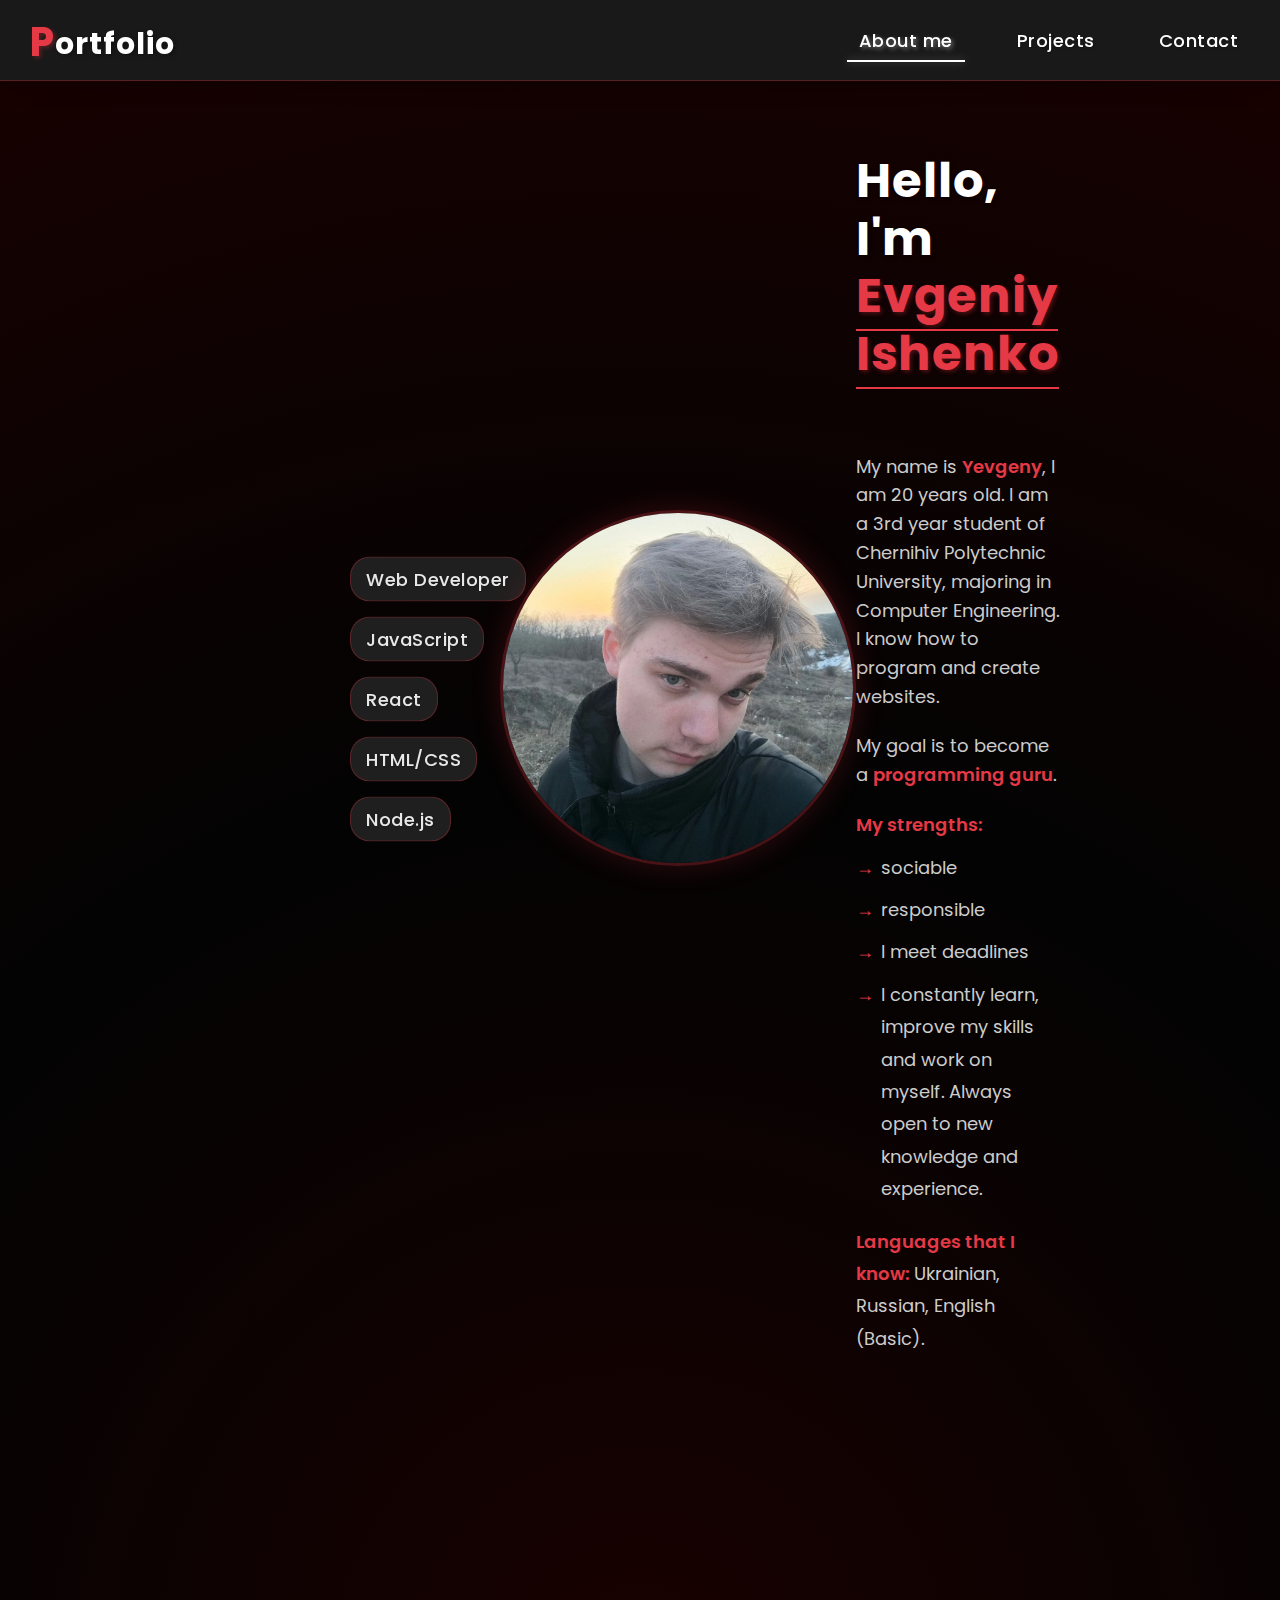
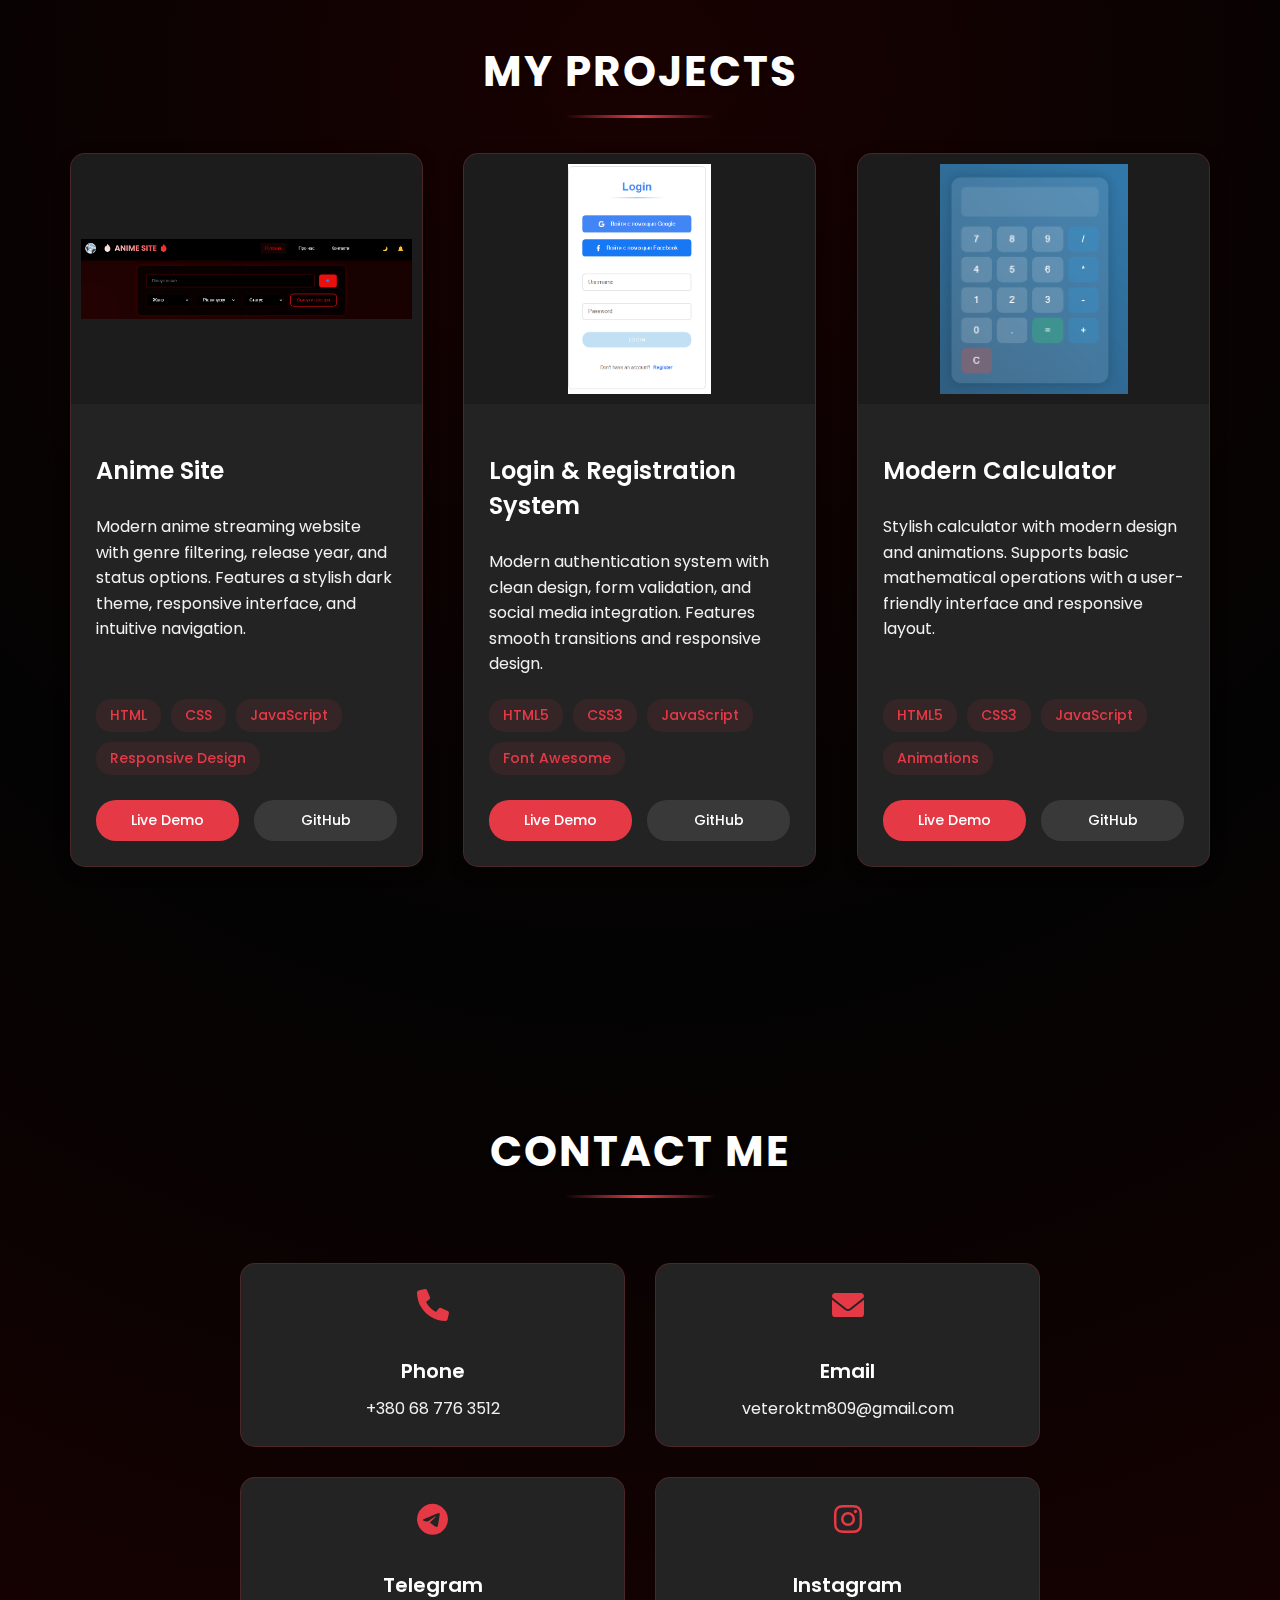
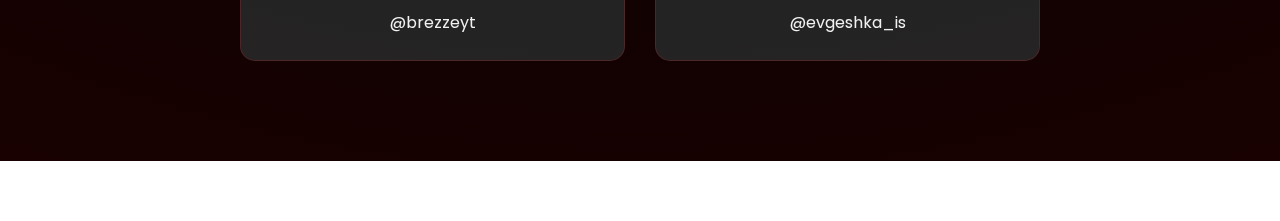
==== index.html @ 25554011 "Rename Portfolio.html to index.html for GitHub Pages" ====
<!DOCTYPE html>
<html lang="en">
<head>
    <meta charset="UTF-8">
    <meta name="viewport" content="width=device-width, initial-scale=1.0">
    <title>Evgeniy Ishenko | Portfolio</title>
    <link rel="icon" type="image/png" sizes="32x32" href="img/favicon-32x32.png">
    <link rel="icon" type="image/png" sizes="16x16" href="img/favicon-16x16.png">
    <link rel="apple-touch-icon" sizes="180x180" href="img/apple-touch-icon.png">
    <link rel="manifest" href="img/site.webmanifest">
    <link rel="shortcut icon" type="image/x-icon" href="img/favicon.ico">
    <link rel="stylesheet" href="https://cdnjs.cloudflare.com/ajax/libs/font-awesome/6.0.0/css/all.min.css">
    <link rel="stylesheet" href="style.css">
</head>
<body>
    <header>
        <div class="logo">
            <h2><span class="logo-letter">P</span>ortfolio</h2>
        </div>
        <div class="burger-menu">
            <div class="burger-line"></div>
            <div class="burger-line"></div>
            <div class="burger-line"></div>
        </div>
        <nav class="menu">
            <a href="#home" class="active">About me</a>
            <a href="#projects">Projects</a>
            <a href="#contacts">Contact</a>
        </nav>
    </header>
    <section id="home" class="home">
        <div class="skills-container">
            <div class="skill-item">Web Developer</div>
            <div class="skill-item">JavaScript</div>
            <div class="skill-item">React</div>
            <div class="skill-item">HTML/CSS</div>
            <div class="skill-item">Node.js</div>
        </div>
        <div class="content">
            <img src="img/photo.png" alt="photo">
        </div>
        <div class="main">
            <h1>Hello, I'm <span>Evgeniy Ishenko</span></h1>
            <div class="about-text">
                <p>My name is <strong>Yevgeny</strong>, I am 20 years old. I am a 3rd year student of Chernihiv Polytechnic University, majoring in Computer Engineering. I know how to program and create websites.</p>
                <p>My goal is to become a <strong>programming guru</strong>.</p>
                
                <div class="strengths">
                    <strong>My strengths:</strong>
                    <ul>
                        <li>sociable</li>
                        <li>responsible</li>
                        <li>I meet deadlines</li>
                        <li>I constantly learn, improve my skills and work on myself. Always open to new knowledge and experience.</li>
                    </ul>
                </div>

                <div class="languages">
                    <strong>Languages ​​that I know:</strong> Ukrainian, Russian, English (Basic).
                </div>
            </div>
        </div>
    </section>

    <section id="projects" class="projects-section">
        <div class="projects-container">
            <h2 class="section-title">My Projects</h2>
            <div class="projects-grid">
                <!-- Project Card 1 -->
                <div class="project-card">
                    <img src="img/anime.png" alt="Anime Site Project" class="project-image">
                    <div class="project-content">
                        <h3 class="project-title">Anime Site</h3>
                        <p class="project-description">Modern anime streaming website with genre filtering, release year, and status options. Features a stylish dark theme, responsive interface, and intuitive navigation.</p>
                        <div class="project-tech">
                            <span class="tech-tag">HTML</span>
                            <span class="tech-tag">CSS</span>
                            <span class="tech-tag">JavaScript</span>
                            <span class="tech-tag">Responsive Design</span>
                        </div>
                        <div class="project-links">
                            <a href="https://brezzet.github.io/AnimeSite.github.io/main.html" class="project-link live-link" target="_blank">Live Demo</a>
                            <a href="https://github.com/Brezzet/AnimeSite.github.io" class="project-link github-link" target="_blank">GitHub</a>
                        </div>
                    </div>
                </div>

                <!-- Project Card 2 -->
                <div class="project-card">
                    <img src="img/login.png" alt="Register Form Project" class="project-image">
                    <div class="project-content">
                        <h3 class="project-title">Login & Registration System</h3>
                        <p class="project-description">Modern authentication system with clean design, form validation, and social media integration. Features smooth transitions and responsive design.</p>
                        <div class="project-tech">
                            <span class="tech-tag">HTML5</span>
                            <span class="tech-tag">CSS3</span>
                            <span class="tech-tag">JavaScript</span>
                            <span class="tech-tag">Font Awesome</span>
                        </div>
                        <div class="project-links">
                            <a href="https://brezzet.github.io/Register-form/" class="project-link live-link" target="_blank">Live Demo</a>
                            <a href="https://github.com/BrezzeT/Register-form" class="project-link github-link" target="_blank">GitHub</a>
                        </div>
                    </div>
                </div>

                <!-- Project Card 3 -->
                <div class="project-card">
                    <img src="img/calc.png" alt="Calculator Project" class="project-image">
                    <div class="project-content">
                        <h3 class="project-title">Modern Calculator</h3>
                        <p class="project-description">Stylish calculator with modern design and animations. Supports basic mathematical operations with a user-friendly interface and responsive layout.</p>
                        <div class="project-tech">
                            <span class="tech-tag">HTML5</span>
                            <span class="tech-tag">CSS3</span>
                            <span class="tech-tag">JavaScript</span>
                            <span class="tech-tag">Animations</span>
                        </div>
                        <div class="project-links">
                            <a href="https://brezzet.github.io/calculator/" class="project-link live-link" target="_blank">Live Demo</a>
                            <a href="https://github.com/BrezzeT/calculator" class="project-link github-link" target="_blank">GitHub</a>
                        </div>
                    </div>
                </div>
            </div>
        </div>
    </section>

    <section class="contacts-section" id="contacts">
        <div class="contacts-container">
            <h2 class="section-title">Contact Me</h2>
            <div class="contact-items">
                <div class="contact-item">
                    <i class="contact-icon fas fa-phone"></i>
                    <h3 class="contact-title">Phone</h3>
                    <a href="tel:+380687763512" class="contact-info">+380 68 776 3512</a>
                </div>
                
                <div class="contact-item">
                    <i class="contact-icon fas fa-envelope"></i>
                    <h3 class="contact-title">Email</h3>
                    <a href="mailto:veteroktm809@gmail.com" class="contact-info">veteroktm809@gmail.com</a>
                </div>
                
                <div class="contact-item">
                    <i class="contact-icon fab fa-telegram"></i>
                    <h3 class="contact-title">Telegram</h3>
                    <a href="https://t.me/brezzeyt" class="contact-info">@brezzeyt</a>
                </div>
                
                <div class="contact-item">
                    <i class="contact-icon fab fa-instagram"></i>
                    <h3 class="contact-title">Instagram</h3>
                    <a href="https://www.instagram.com/evgeshka_is/?locale=ru" class="contact-info">@evgeshka_is</a>
                </div>
            </div>
        </div>
    </section>

    <script>
        document.addEventListener('DOMContentLoaded', function() {
            const sections = document.querySelectorAll('section');
            const navLinks = document.querySelectorAll('.menu a');
            const burgerMenu = document.querySelector('.burger-menu');
            const menu = document.querySelector('.menu');

            // Burger menu toggle
            burgerMenu.addEventListener('click', function() {
                this.classList.toggle('active');
                menu.classList.toggle('active');
            });

            // Close menu when clicking on a link
            navLinks.forEach(link => {
                link.addEventListener('click', function() {
                    burgerMenu.classList.remove('active');
                    menu.classList.remove('active');
                });
            });

            function updateActiveLink() {
                let currentSection = '';
                let minDistance = Infinity;

                sections.forEach(section => {
                    const rect = section.getBoundingClientRect();
                    const distance = Math.abs(rect.top);
                    
                    if (distance < minDistance) {
                        minDistance = distance;
                        currentSection = section.getAttribute('id');
                    }
                });

                if (currentSection) {
                    navLinks.forEach(link => {
                        link.classList.remove('active');
                        if (link.getAttribute('href') === '#' + currentSection) {
                            link.classList.add('active');
                        }
                    });
                }
            }

            window.addEventListener('scroll', updateActiveLink);
            updateActiveLink();
        });
    </script>
</body>
</html>
---- style.css ----
@import url('https://fonts.googleapis.com/css2?family=Poppins:wght@300;400;500;600;700&display=swap');

html {
    scroll-behavior: smooth;
}

body {
    margin: 0;
    padding: 0;
    box-sizing: border-box;
    font-family: 'Poppins', sans-serif;
    padding-top: 0;
    background: rgb(25, 1, 1);
    background: radial-gradient(circle, rgba(25, 1, 1, 1) 0%, rgba(3, 3, 3, 1) 50%, rgba(25, 1, 1, 1) 100%);
    color: #f1f1f1;
}

header {
    display: flex;
    justify-content: space-between;
    align-items: center;
    padding: 10px 30px;
    background: rgba(26, 26, 26, 0.95);
    color: #f1f1f1;
    border-bottom: 1px solid rgba(230, 57, 70, 0.3);
    box-shadow: 0 4px 20px rgba(0, 0, 0, 0.2);
    position: fixed;
    top: 0;
    left: 0;
    right: 0;
    z-index: 1000;
    backdrop-filter: blur(8px);
    -webkit-backdrop-filter: blur(8px);
    height: 60px;
    will-change: transform;
}

.logo {
    font-size: 20px;
    font-weight: 600;
    color: #ffffff;
    text-shadow: 2px 2px 4px rgba(0, 0, 0, 0.3);
    letter-spacing: 1px;
}

.logo h2 {
    margin: 0;
    padding: 0;
}

.logo-letter {
    color: #e63946;
    font-size: 40px;
    font-weight: 700;
    text-shadow: 2px 2px 4px rgba(230, 57, 70, 0.3);
    position: relative;
    display: inline-block;
    transform: translateY(2px);
    text-transform: uppercase;
}

.menu {
    margin-right: 0;
    display: flex;
    gap: 40px;
    font-size: 18px;
    font-weight: 500;
}

.menu a {
    font-size: 18px;
    text-decoration: none;
    color: #ffffff;
    transition: all 0.3s ease;
    padding: 8px 12px;
    position: relative;
    text-shadow: 1px 1px 2px rgba(0, 0, 0, 0.2);
    letter-spacing: 0.5px;
}

.menu a::after {
    content: '';
    position: absolute;
    width: 0;
    height: 2px;
    bottom: 0;
    left: 50%;
    background-color: #ffffff;
    transition: all 0.3s ease;
    transform: translateX(-50%);
    box-shadow: 0 0 10px rgba(255, 255, 255, 0.3);
}

.menu a:hover {
    color: #ffffff;
    text-shadow: 2px 2px 4px rgba(255, 255, 255, 0.4);
}

.menu a:hover::after {
    width: 100%;
    background-color: #ffffff;
}

.menu a.active {
    color: #ffffff;
    text-shadow: 2px 2px 4px rgba(255, 255, 255, 0.4);
}

.menu a.active::after {
    width: 100%;
    background-color: #ffffff;
}

.menu a.active:hover {
    color: #ffffff;
}

.home {
    display: flex;
    justify-content: space-between;
    align-items: center;
    padding: 180px 100px 150px;
    color: #f1f1f1;
    min-height: 60vh;
    position: relative;
    overflow: hidden;
    margin-top: -60px;
}

.home::before,
.projects-section::before,
.projects-section::after {
    display: none;
}

.content {
    display: flex;
    justify-content: center;
    align-items: center;
    width: 100%;
    height: 100%;
    position: relative;
    z-index: 1;
}

.content img {
    width: 350px;
    height: 350px;
    border-radius: 50%;
    object-fit: cover;
    box-shadow: 0 0 30px rgba(230, 57, 70, 0.2);
    border: 3px solid rgba(230, 57, 70, 0.3);
    transition: transform 0.3s ease;
    margin-left: 400px;
    margin-top: -200px;
}

.skills-container {
    display: flex;
    flex-direction: column;
    gap: 15px;
    position: absolute;
    left: 350px;
    top: 45%;
    transform: translateY(-50%);
    padding-top: 20px;
}

.skill-item {
    padding: 8px 15px;
    background: rgba(39, 39, 39, 0.8);
    border: 1px solid rgba(230, 57, 70, 0.3);
    border-radius: 20px;
    font-size: 18px;
    font-weight: 500;
    color: rgba(255, 255, 255, 0.9);
    text-shadow: 1px 1px 2px rgba(0, 0, 0, 0.2);
    letter-spacing: 0.5px;
    transition: transform 0.3s ease;
    width: fit-content;
    animation: floatSkill 7s ease-in-out infinite;
    will-change: transform;
}

.skill-item:hover {
    background: rgba(230, 57, 70, 0.1);
    transform: translateX(5px);
    box-shadow: 0 0 15px rgba(230, 57, 70, 0.3);
    color: #ffffff;
}

.skill-item:nth-child(1),
.skill-item:nth-child(2),
.skill-item:nth-child(3),
.skill-item:nth-child(4),
.skill-item:nth-child(5) {
    position: relative;
    left: auto;
    right: auto;
    top: auto;
    bottom: auto;
}

.skill-item:nth-child(1) {
    animation-delay: 0s;
}

.skill-item:nth-child(2) {
    animation-delay: 0.5s;
}

.skill-item:nth-child(3) {
    animation-delay: 1s;
}

.skill-item:nth-child(4) {
    animation-delay: 1.5s;
}

.skill-item:nth-child(5) {
    animation-delay: 2s;
}

.main {
    width: 75%;
    height: 100%;
    display: flex;
    flex-direction: column;
    align-items: flex-start;
    margin-right: 150px;
    margin-bottom: 100px;
    gap: 30px;
}

.main h1 {
    font-size: 48px;
    font-weight: 700;
    color: #ffffff;
    text-shadow: 2px 2px 4px rgba(0, 0, 0, 0.3);
    letter-spacing: 1px;
    line-height: 1.2;
    margin-bottom: 20px;
}

.main span {
    color: #e63946;
    font-size: 48px;
    font-weight: 700;
    border-bottom: 2px solid #e63946;
    text-shadow: 2px 2px 4px rgba(230, 57, 70, 0.3);
}

.main p {
    font-size: 18px;
    color: #cccccc;
    line-height: 1.6;
    margin-top: 20px;
    max-width: 600px;
}

.main .typewriter {
    font-size: 48px;
    font-weight: 600;
    color: #ffffff;
    text-shadow: 2px 2px 4px rgba(0, 0, 0, 0.3);
    letter-spacing: 1px;
    background: linear-gradient(45deg, #ffffff, #e63946);
    -webkit-background-clip: text;
    background-clip: text;
    -webkit-text-fill-color: transparent;
}

.about-text {
    color: #cccccc;
    font-size: 18px;
    line-height: 1.8;
    max-width: 800px;
}

.about-text p {
    margin-bottom: 20px;
}

.about-text strong {
    color: #e63946;
    font-weight: 600;
}

.strengths {
    margin: 20px 0;
}

.strengths ul {
    list-style: none;
    padding: 0;
    margin: 0;
}

.strengths li {
    margin: 10px 0;
    padding-left: 25px;
    position: relative;
}

.strengths li::before {
    content: '→';
    position: absolute;
    left: 0;
    color: #e63946;
    font-weight: bold;
}

.languages {
    margin-top: 20px;
}

.languages strong {
    color: #e63946;
    font-weight: 600;
}

.content img:hover {
    transform: scale(1.02);
}

@keyframes floatSkill {
    0%, 100% {
        transform: translateY(0);
    }
    50% {
        transform: translateY(-8px);
    }
}

.projects-section {
    padding: 100px 50px 100px;
    min-height: 80vh;
    width: 100%;
    box-sizing: border-box;
    position: relative;
    margin-top: -100px;
}

.projects-container {
    position: relative;
    z-index: 2;
    max-width: 1200px;
    margin: 0 auto;
    padding: 0 20px;
}

.section-title {
    font-size: 42px;
    color: #ffffff;
    text-align: center;
    margin-bottom: 30px;
    position: relative;
    text-transform: uppercase;
    letter-spacing: 2px;
    font-weight: 700;
    text-shadow: 2px 2px 4px rgba(0, 0, 0, 0.3);
}

.section-title::after {
    content: '';
    position: absolute;
    bottom: -15px;
    left: 50%;
    transform: translateX(-50%);
    width: 150px;
    height: 3px;
    background: linear-gradient(90deg, transparent, #e63946, transparent);
}

.projects-grid {
    display: grid;
    grid-template-columns: repeat(auto-fit, minmax(350px, 1fr));
    gap: 40px;
    padding: 20px 0;
}

.project-card {
    background: rgba(39, 39, 39, 0.9);
    border-radius: 15px;
    overflow: hidden;
    transition: transform 0.3s ease;
    position: relative;
    border: 1px solid rgba(230, 57, 70, 0.2);
    display: flex;
    flex-direction: column;
    height: 100%;
    box-shadow: 0 5px 15px rgba(0, 0, 0, 0.3);
    will-change: transform;
}

.project-card:hover {
    transform: translateY(-10px);
    box-shadow: 0 10px 30px rgba(230, 57, 70, 0.2);
    border-color: rgba(230, 57, 70, 0.3);
}

.project-image {
    width: 100%;
    height: 250px;
    object-fit: contain;
    background: rgba(0, 0, 0, 0.2);
    padding: 10px;
    box-sizing: border-box;
}

.project-content {
    padding: 25px;
    flex-grow: 1;
    display: flex;
    flex-direction: column;
}

.project-title {
    font-size: 24px;
    color: #ffffff;
    margin-bottom: 10px;
    font-weight: 600;
}

.project-description {
    color: #f1f1f1;
    font-size: 16px;
    line-height: 1.6;
    margin-bottom: 20px;
    flex-grow: 1;
}

.project-tech {
    display: flex;
    flex-wrap: wrap;
    gap: 10px;
    margin-bottom: 25px;
}

.tech-tag {
    padding: 6px 14px;
    background: rgba(230, 57, 70, 0.1);
    border-radius: 15px;
    color: #e63946;
    font-size: 14px;
    font-weight: 500;
    transition: transform 0.3s ease;
}

.tech-tag:hover {
    background: rgba(230, 57, 70, 0.2);
    transform: translateX(3px);
}

.project-links {
    display: flex;
    gap: 15px;
    margin-top: auto;
}

.project-link {
    padding: 10px 25px;
    border-radius: 20px;
    text-decoration: none;
    font-weight: 500;
    transition: transform 0.3s ease, background-color 0.3s ease;
    font-size: 14px;
    text-align: center;
    flex: 1;
}

.live-link {
    background: #e63946;
    color: #ffffff;
}

.live-link:hover {
    background: #cf323f;
    transform: translateY(-2px);
}

.github-link {
    background: rgba(255, 255, 255, 0.1);
    color: #ffffff;
}

.github-link:hover {
    background: rgba(255, 255, 255, 0.2);
    transform: translateY(-2px);
}

.contacts-section {
    padding: 100px 50px;
    min-height: 50vh;
    width: 100%;
    box-sizing: border-box;
    position: relative;
}

.contacts-container {
    position: relative;
    z-index: 2;
    max-width: 1200px;
    margin: 0 auto;
    padding: 0 20px;
    display: flex;
    flex-direction: column;
    align-items: center;
}

.contact-items {
    display: grid;
    grid-template-columns: repeat(auto-fit, minmax(250px, 1fr));
    gap: 30px;
    width: 100%;
    max-width: 800px;
    margin-top: 50px;
}

.contact-item {
    background: rgba(39, 39, 39, 0.9);
    border-radius: 15px;
    padding: 25px;
    display: flex;
    flex-direction: column;
    align-items: center;
    text-align: center;
    border: 1px solid rgba(230, 57, 70, 0.2);
    transition: transform 0.3s ease, box-shadow 0.3s ease;
    will-change: transform;
}

.contact-item:hover {
    transform: translateY(-5px);
    box-shadow: 0 10px 30px rgba(230, 57, 70, 0.2);
    border-color: rgba(230, 57, 70, 0.3);
}

.contact-icon {
    font-size: 32px;
    color: #e63946;
    margin-bottom: 15px;
}

.contact-title {
    font-size: 20px;
    font-weight: 600;
    color: #ffffff;
    margin-bottom: 10px;
}

.contact-info {
    font-size: 16px;
    color: #f1f1f1;
    text-decoration: none;
    transition: color 0.3s ease;
}

.contact-info:hover {
    color: #e63946;
}

.burger-menu {
    display: none;
    flex-direction: column;
    gap: 6px;
    cursor: pointer;
    padding: 0;
    z-index: 1001;
    position: relative;
    width: 30px;
    height: 20px;
    margin: auto 10px;
}

.burger-line {
    width: 30px;
    height: 2px;
    background-color: #ffffff;
    transition: all 0.3s ease;
    border-radius: 2px;
    position: absolute;
    left: 0;
}

.burger-line:nth-child(1) {
    top: 0;
}

.burger-line:nth-child(2) {
    top: 50%;
    transform: translateY(-50%);
}

.burger-line:nth-child(3) {
    bottom: 0;
}

/* Mobile Styles */
@media screen and (max-width: 768px) {
    .burger-menu {
        display: flex;
    }

    .menu {
        position: fixed;
        top: 0;
        right: -100%;
        width: 100%;
        height: 100vh;
        background: rgba(15, 15, 15, 0.97);
        backdrop-filter: blur(10px);
        margin: 0;
        padding: 80px 0;
        flex-direction: column;
        align-items: center;
        gap: 30px;
        transition: all 0.3s ease-in-out;
        opacity: 0;
        visibility: hidden;
    }

    .menu.active {
        right: 0;
        opacity: 1;
        visibility: visible;
    }

    .burger-menu.active .burger-line:nth-child(1) {
        transform: rotate(45deg);
        top: 50%;
        margin-top: -1px;
    }

    .burger-menu.active .burger-line:nth-child(2) {
        opacity: 0;
        transform: translateX(-20px);
    }

    .burger-menu.active .burger-line:nth-child(3) {
        transform: rotate(-45deg);
        bottom: auto;
        top: 50%;
        margin-top: -1px;
    }

    .menu a {
        font-size: 24px;
        opacity: 0;
        transform: translateY(20px);
        transition: all 0.3s ease;
    }

    .menu.active a {
        opacity: 1;
        transform: translateY(0);
    }

    .menu a:nth-child(1) { transition-delay: 0.1s; }
    .menu a:nth-child(2) { transition-delay: 0.2s; }
    .menu a:nth-child(3) { transition-delay: 0.3s; }
    .menu a:nth-child(4) { transition-delay: 0.4s; }

    .home {
        padding: 120px 20px 80px;
        flex-direction: column;
    }

    .content {
        flex-direction: column;
        gap: 20px;
    }

    .content img {
        margin: 0;
        width: 200px;
        height: 200px;
        margin-top: 20px;
    }

    .main {
        width: 100%;
        margin-right: 0;
        text-align: center;
        align-items: center;
        margin-bottom: 40px;
    }

    .skills-container {
        position: static;
        transform: none;
        margin-top: 20px;
        align-items: center;
        left: auto;
        gap: 10px;
    }

    .skill-item {
        font-size: 16px;
        padding: 6px 12px;
    }

    .main h1 {
        font-size: 32px;
        text-align: center;
        margin-bottom: 15px;
    }

    .main span {
        font-size: 32px;
    }

    .main p {
        text-align: center;
        font-size: 16px;
        padding: 0 10px;
    }

    .projects-section {
        padding: 60px 10px;
        margin-top: 0;
    }

    .projects-grid {
        grid-template-columns: 1fr;
        gap: 25px;
        padding: 20px 5px;
    }

    .project-card {
        margin: 0;
        max-width: 100%;
        width: 100%;
    }

    .project-content {
        padding: 20px 15px;
    }

    .project-tech {
        justify-content: center;
        margin-bottom: 20px;
    }

    .project-links {
        flex-direction: row;
        gap: 15px;
        padding: 0 10px;
        margin-bottom: 10px;
    }

    .project-link {
        padding: 12px 20px;
        width: auto;
        flex: 1;
        font-size: 14px;
        white-space: nowrap;
    }

    .contacts-section {
        padding: 60px 15px;
    }

    .contact-items {
        grid-template-columns: 1fr;
        gap: 20px;
        padding: 0 15px;
    }

    .contact-item {
        padding: 20px;
    }

    .section-title {
        font-size: 28px;
        margin-bottom: 25px;
    }

    .about-text {
        text-align: center;
        padding: 0 15px;
        font-size: 16px;
    }

    .strengths {
        text-align: left;
        padding: 0 20px;
    }

    .strengths ul {
        padding-left: 20px;
    }

    .strengths li {
        font-size: 14px;
        margin: 8px 0;
    }
}

@media screen and (max-width: 480px) {
    .menu {
        width: 100%;
        padding: 80px 20px;
    }

    .content img {
        width: 180px;
        height: 180px;
    }

    .main h1 {
        font-size: 26px;
    }

    .main span {
        font-size: 26px;
    }

    .skill-item {
        font-size: 14px;
        padding: 5px 10px;
    }

    .project-card {
        margin: 0;
    }

    .project-image {
        height: 180px;
    }

    .project-links {
        flex-direction: column;
        gap: 10px;
    }

    .project-link {
        width: 100%;
    }

    .contact-item {
        padding: 15px;
    }

    .contact-icon {
        font-size: 28px;
    }

    .contact-title {
        font-size: 18px;
    }

    .contact-info {
        font-size: 14px;
    }

    .projects-section {
        padding: 40px 15px;
    }

    .projects-grid {
        gap: 20px;
        padding: 10px 0;
    }

    .project-card {
        border-radius: 12px;
    }

    .project-image {
        height: 180px;
        padding: 5px;
    }

    .project-content {
        padding: 15px;
    }

    .project-title {
        font-size: 18px;
        margin-bottom: 8px;
    }

    .project-description {
        font-size: 14px;
        margin-bottom: 15px;
    }

    .project-tech {
        gap: 8px;
        margin-bottom: 15px;
    }

    .tech-tag {
        font-size: 12px;
        padding: 4px 10px;
    }

    .project-links {
        flex-direction: column;
        gap: 10px;
        padding: 0 5px;
    }

    .project-link {
        width: 100%;
        padding: 10px 0;
        font-size: 14px;
    }
}
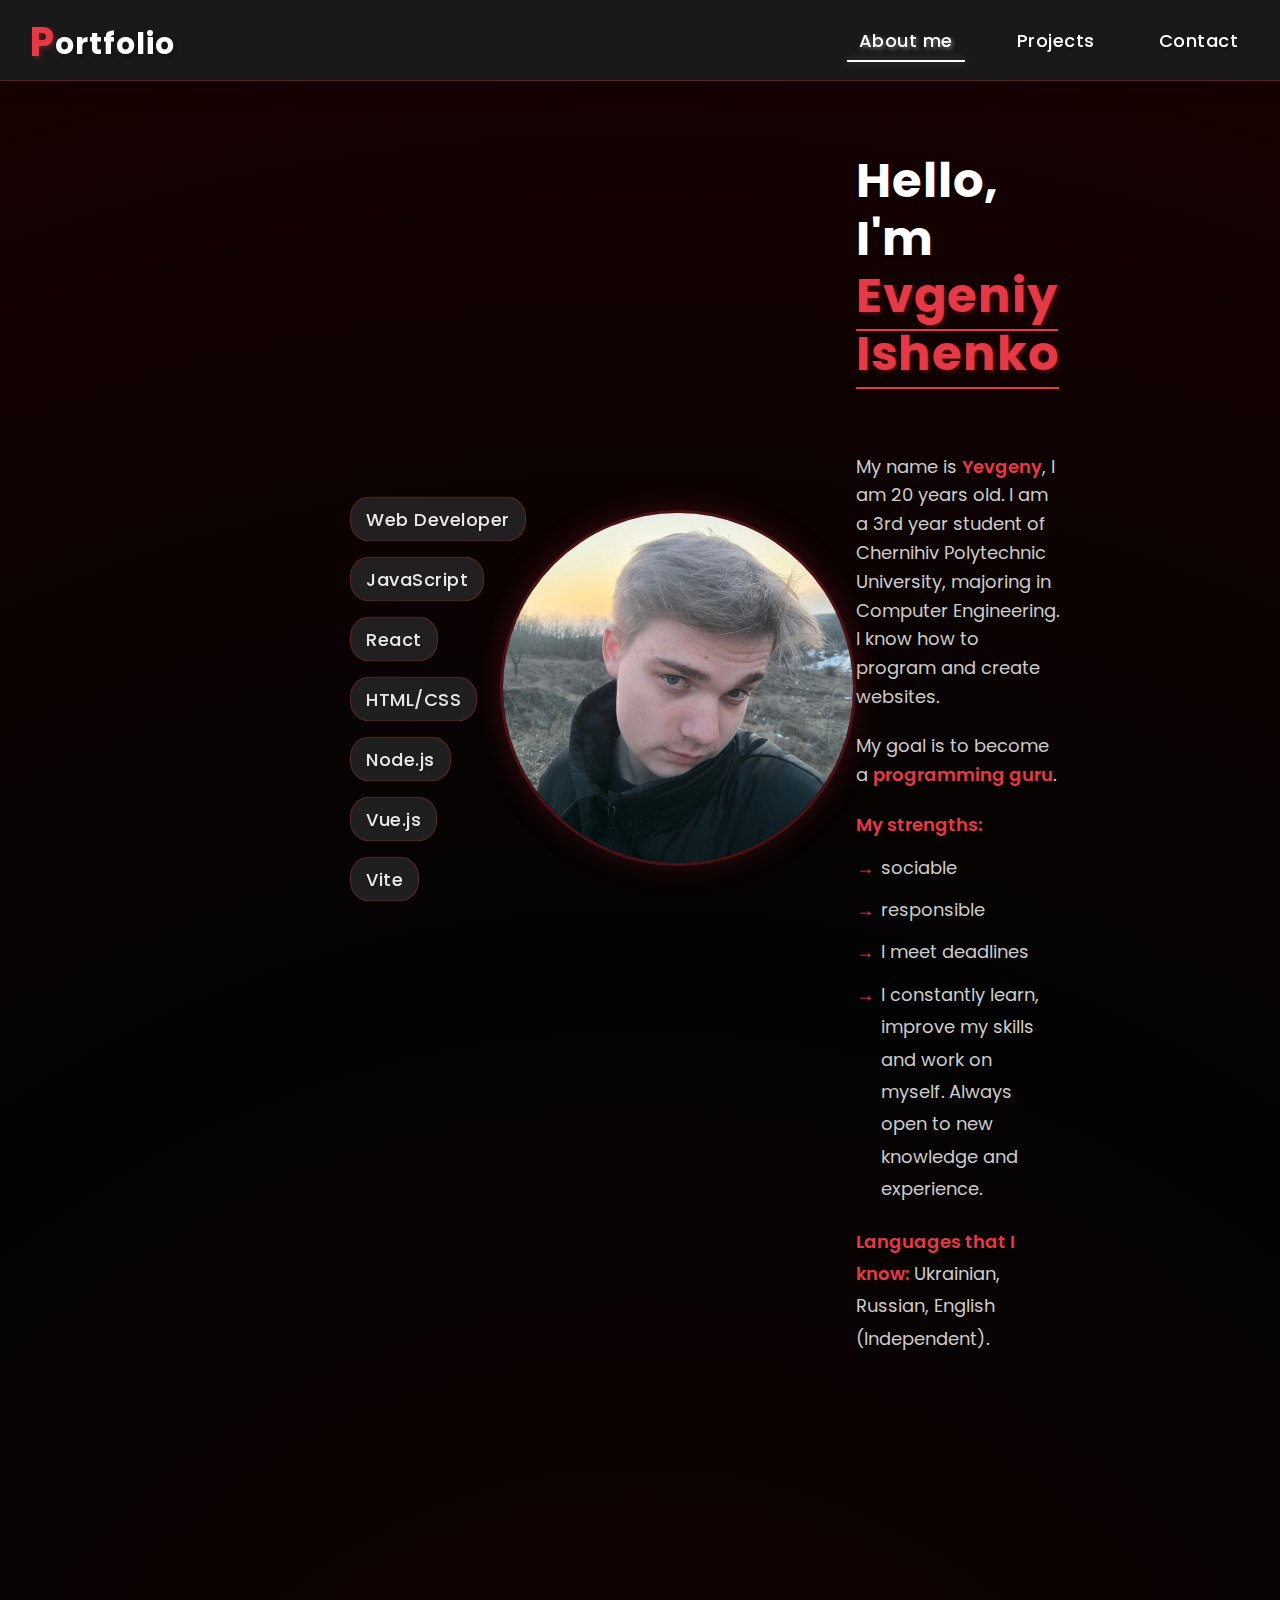
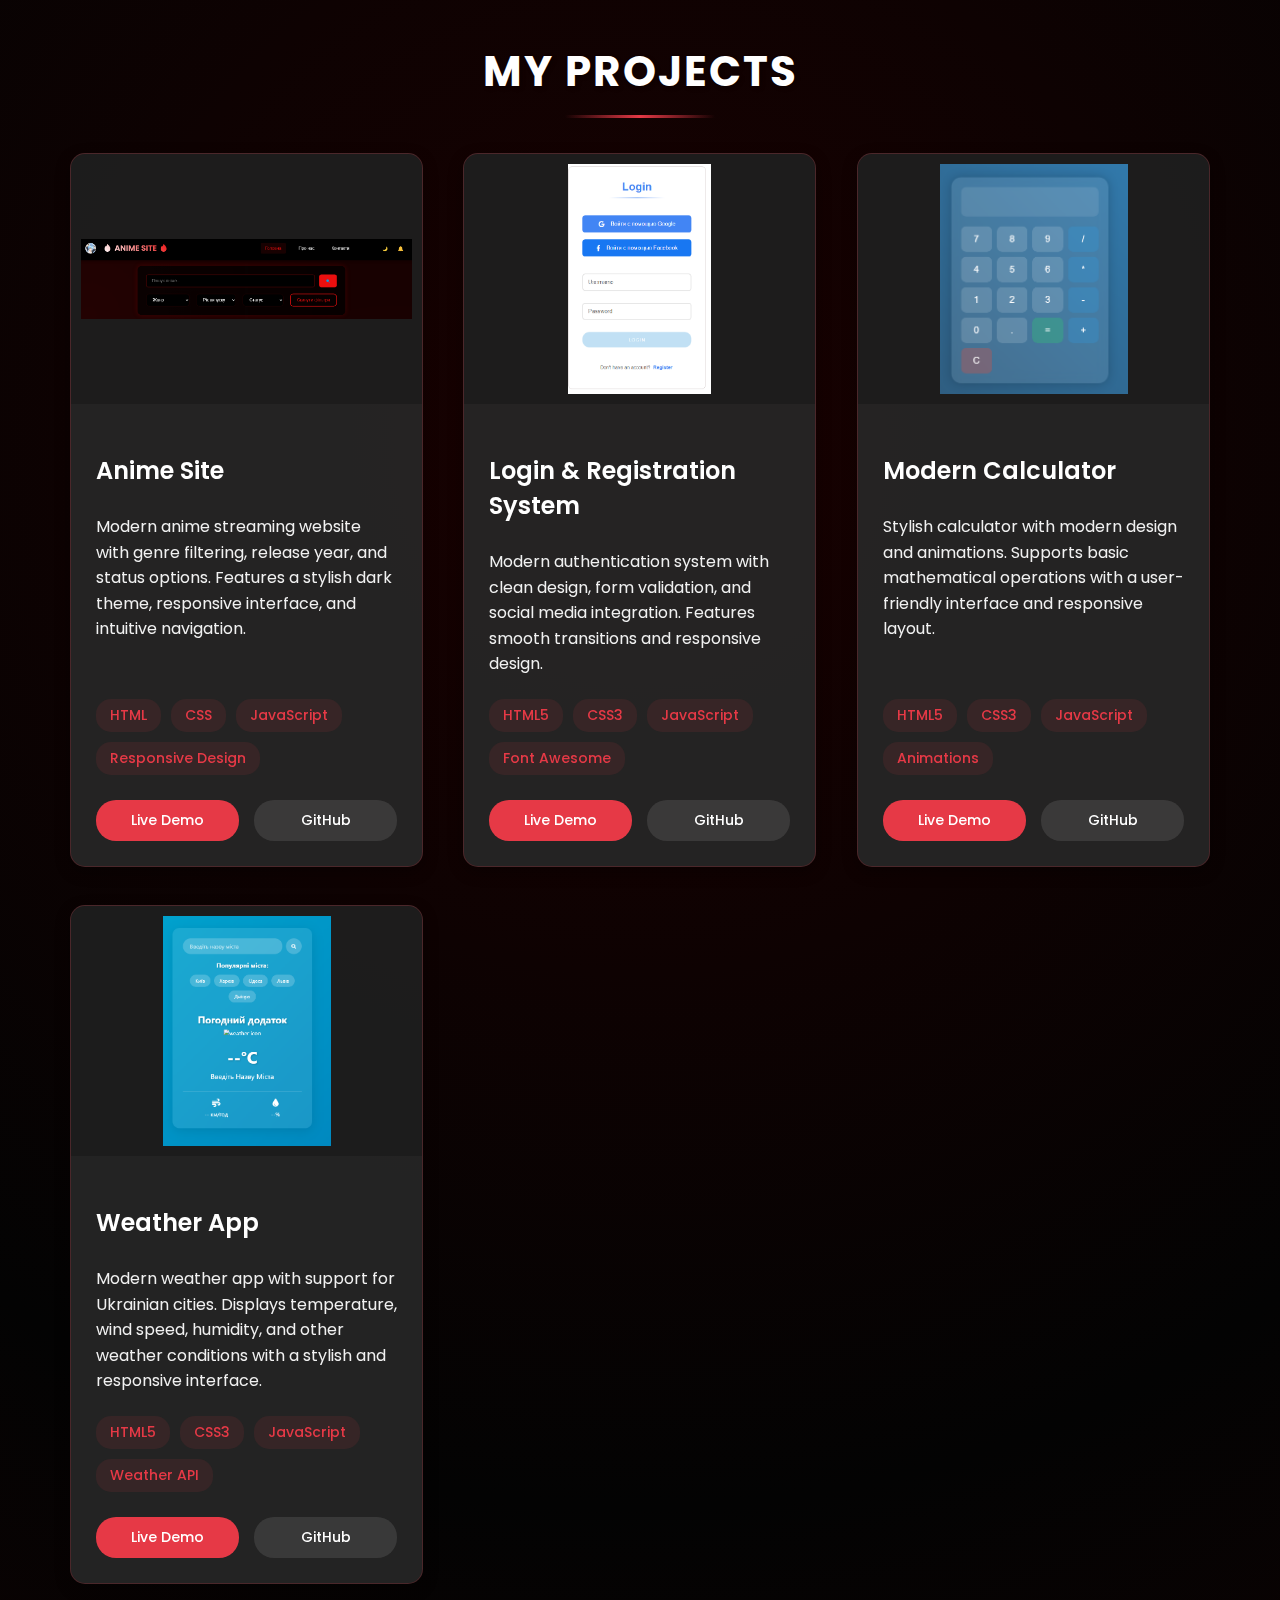
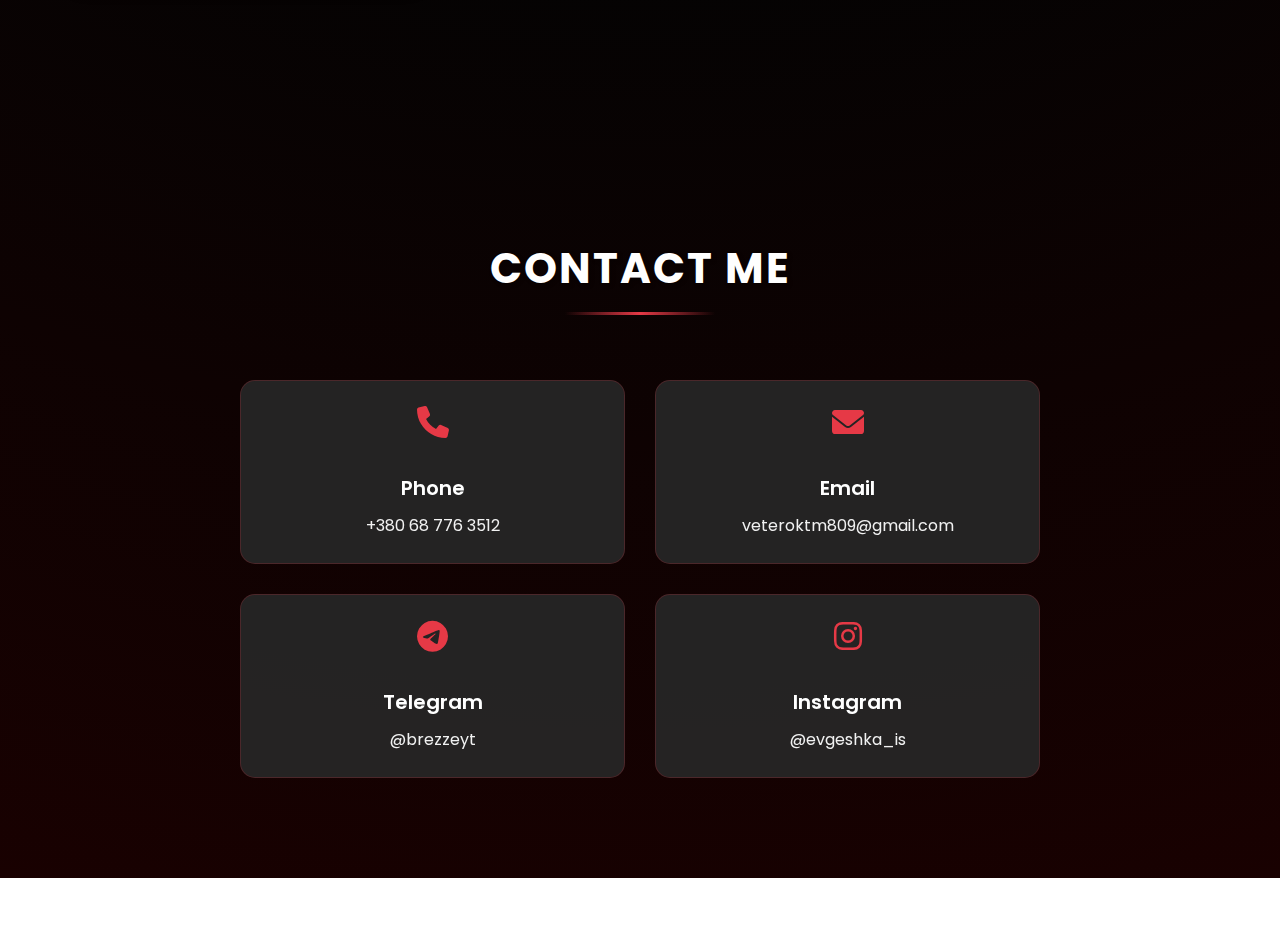
==== commit 240416d2: "Add Weather App project to portfolio" ====
--- a/index.html
+++ b/index.html
@@ -35,6 +35,8 @@
             <div class="skill-item">React</div>
             <div class="skill-item">HTML/CSS</div>
             <div class="skill-item">Node.js</div>
+            <div class="skill-item">Vue.js</div>
+            <div class="skill-item">Vite</div>
         </div>
         <div class="content">
             <img src="img/photo.png" alt="photo">
@@ -56,7 +58,7 @@
                 </div>
 
                 <div class="languages">
-                    <strong>Languages ​​that I know:</strong> Ukrainian, Russian, English (Basic).
+                    <strong>Languages ​​that I know:</strong> Ukrainian, Russian, English (Independent).
                 </div>
             </div>
         </div>
@@ -119,6 +121,25 @@
                         <div class="project-links">
                             <a href="https://brezzet.github.io/calculator/" class="project-link live-link" target="_blank">Live Demo</a>
                             <a href="https://github.com/BrezzeT/calculator" class="project-link github-link" target="_blank">GitHub</a>
+                        </div>
+                    </div>
+                </div>
+
+                <!-- Project Card 4 -->
+                <div class="project-card">
+                    <img src="img/weath.png" alt="Weather App Project" class="project-image">
+                    <div class="project-content">
+                        <h3 class="project-title">Weather App</h3>
+                        <p class="project-description">Modern weather app with support for Ukrainian cities. Displays temperature, wind speed, humidity, and other weather conditions with a stylish and responsive interface.</p>
+                        <div class="project-tech">
+                            <span class="tech-tag">HTML5</span>
+                            <span class="tech-tag">CSS3</span>
+                            <span class="tech-tag">JavaScript</span>
+                            <span class="tech-tag">Weather API</span>
+                        </div>
+                        <div class="project-links">
+                            <a href="https://brezzet.github.io/Wetaher-app/" class="project-link live-link" target="_blank">Live Demo</a>
+                            <a href="https://github.com/BrezzeT/Wetaher-app" class="project-link github-link" target="_blank">GitHub</a>
                         </div>
                     </div>
                 </div>
@@ -164,13 +185,11 @@
             const burgerMenu = document.querySelector('.burger-menu');
             const menu = document.querySelector('.menu');
 
-            // Burger menu toggle
             burgerMenu.addEventListener('click', function() {
                 this.classList.toggle('active');
                 menu.classList.toggle('active');
             });
 
-            // Close menu when clicking on a link
             navLinks.forEach(link => {
                 link.addEventListener('click', function() {
                     burgerMenu.classList.remove('active');
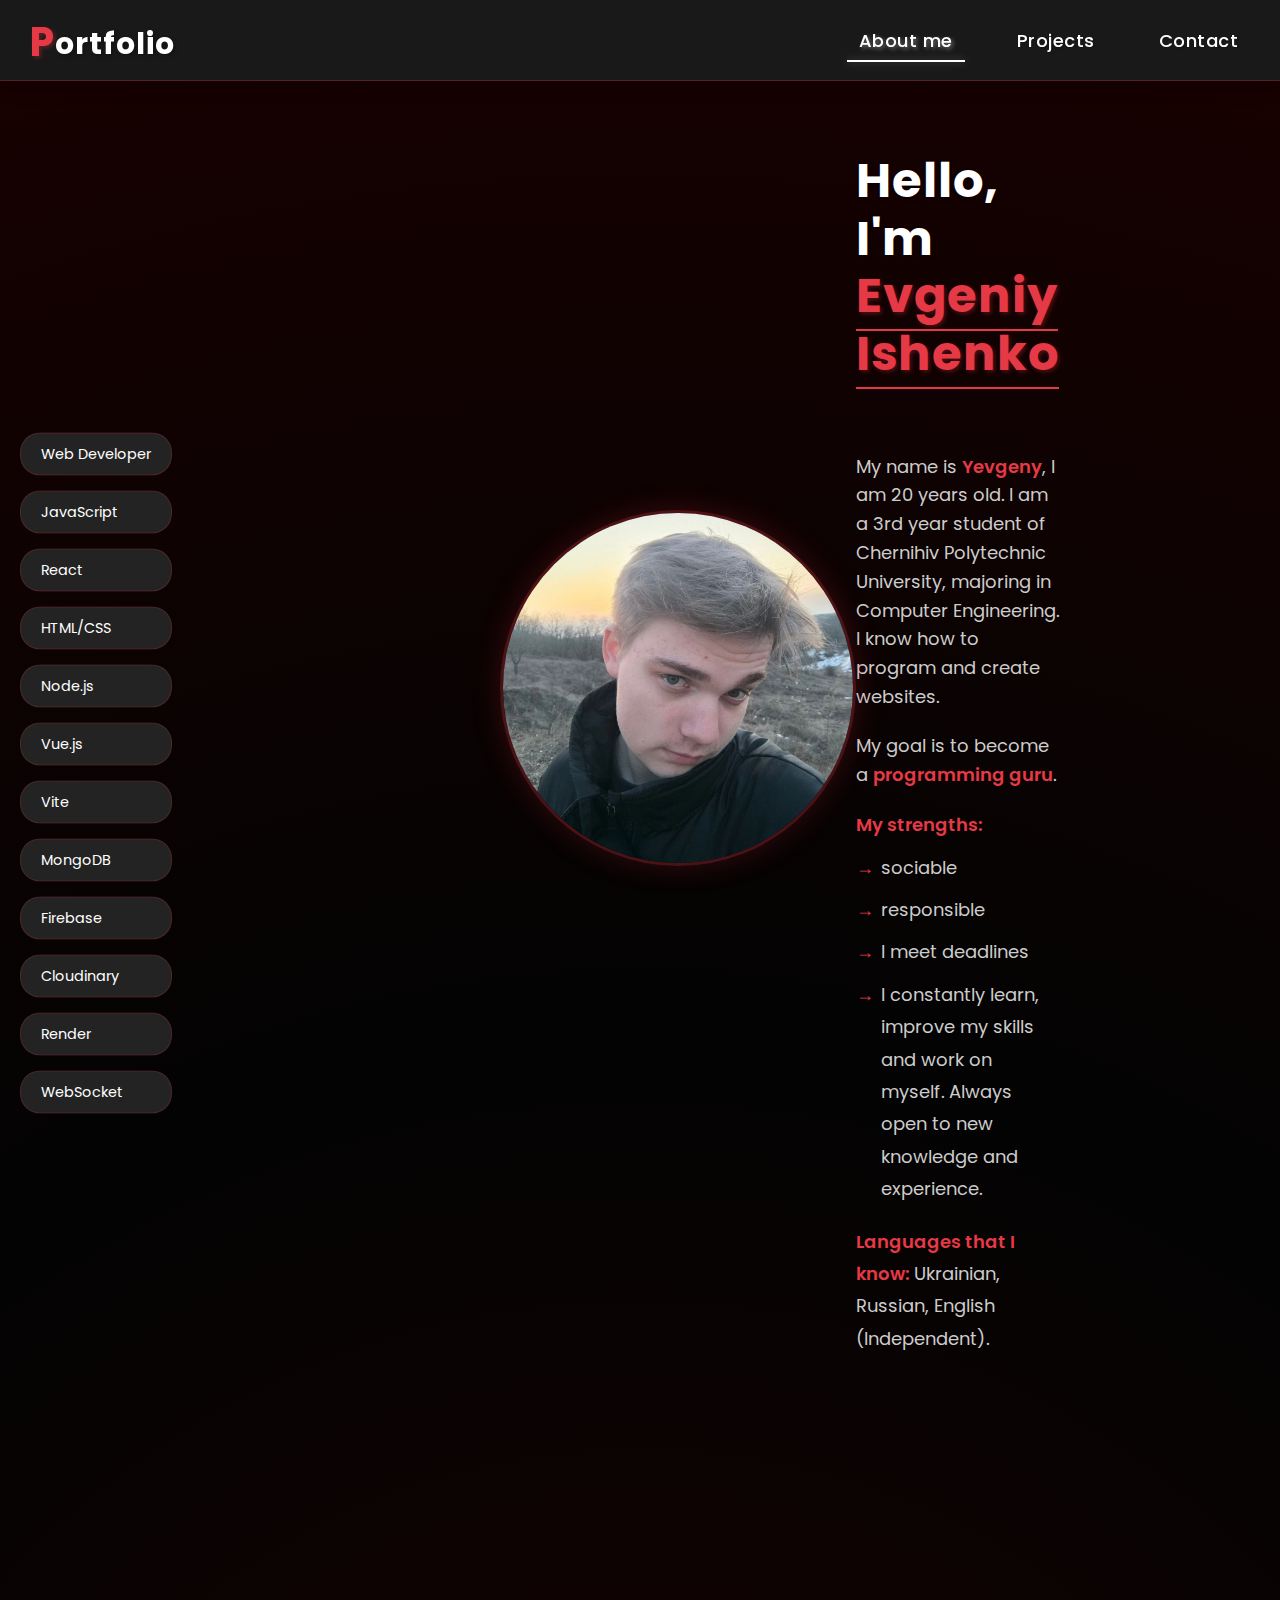
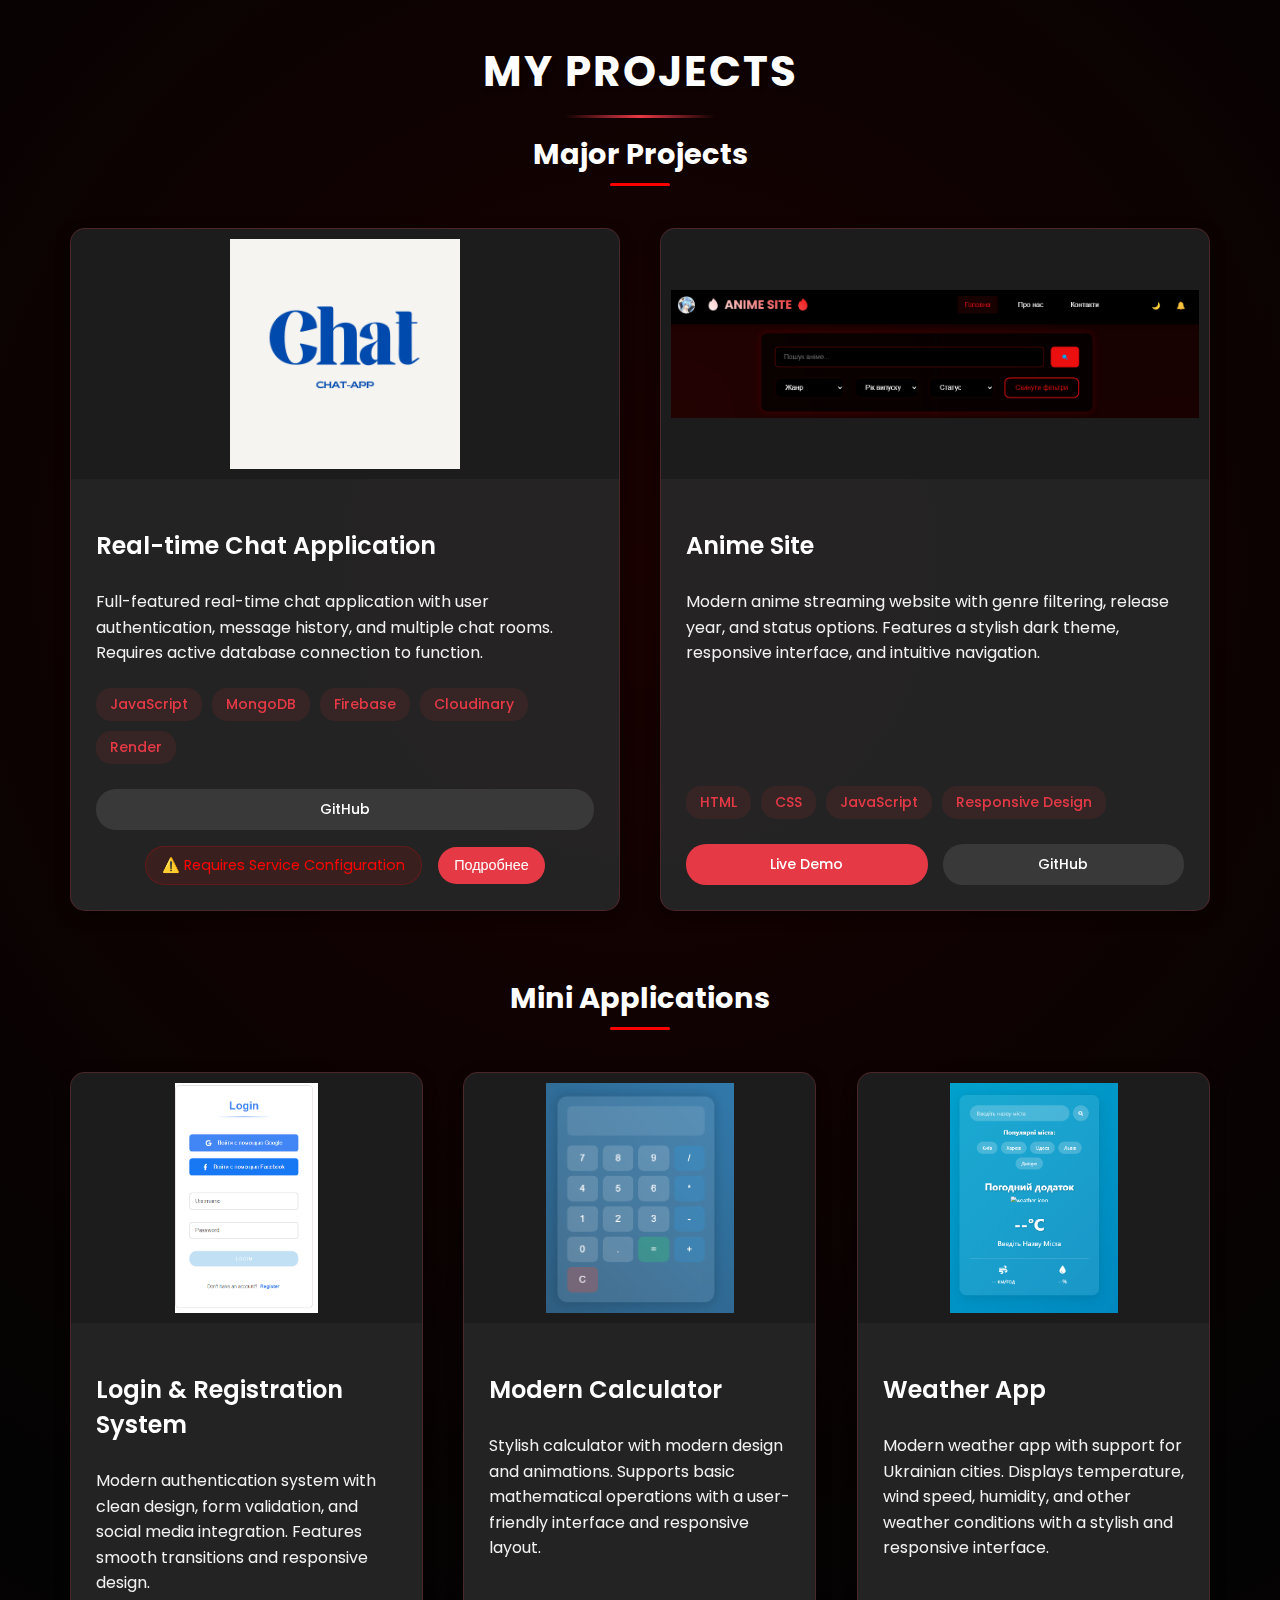
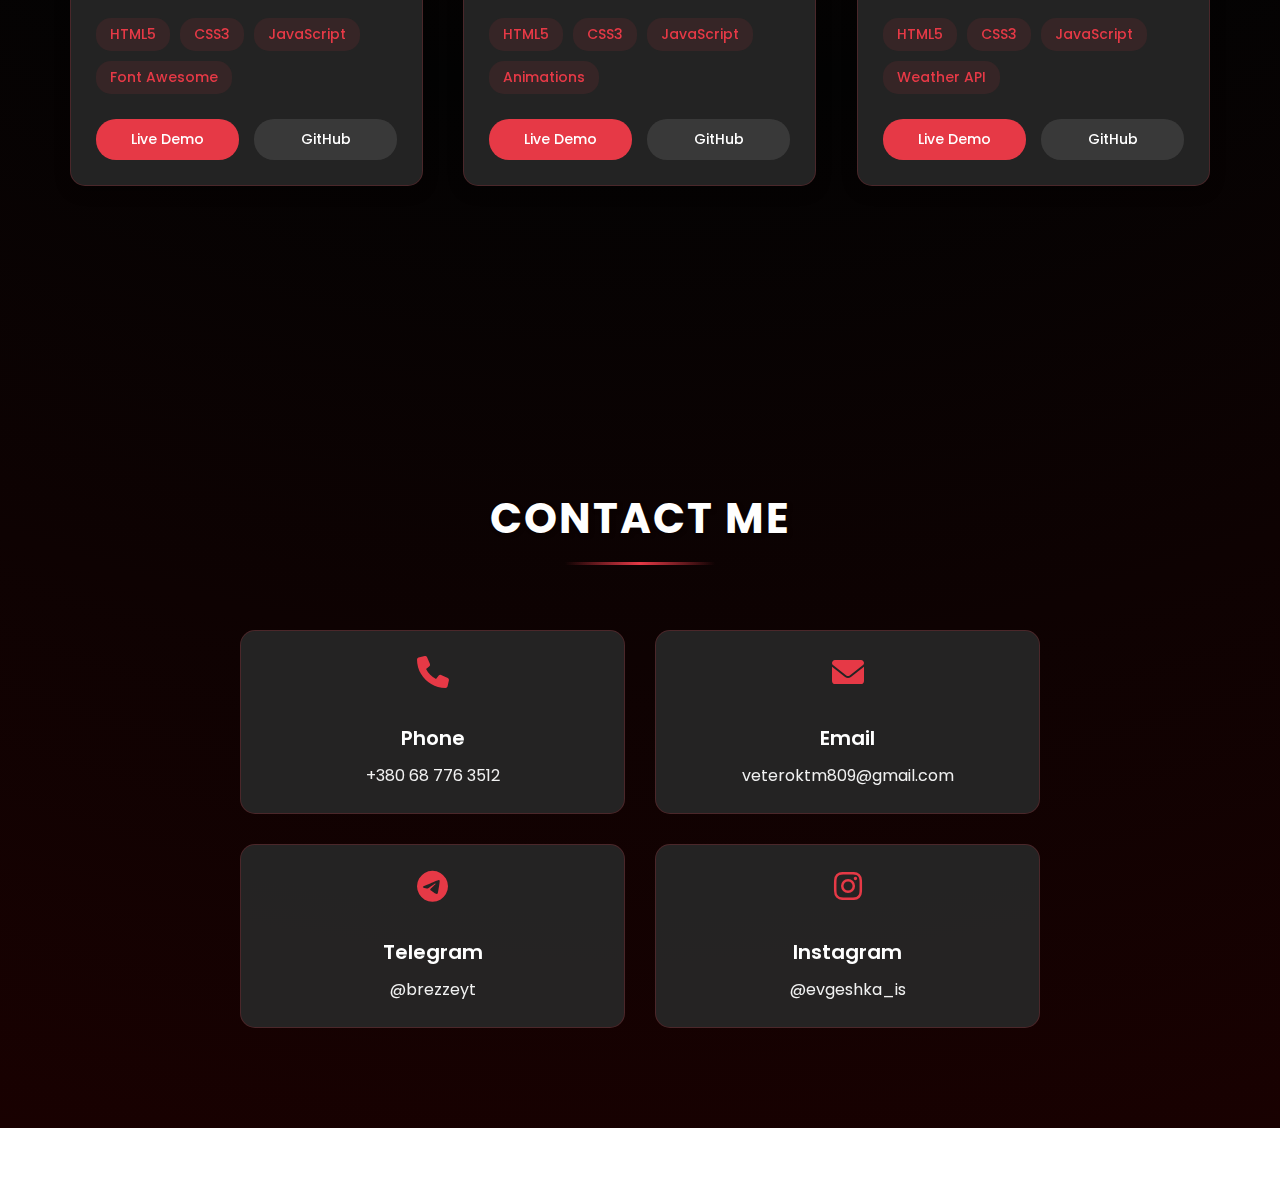
==== commit 2881c7bf: "Update portfolio: Add chat app project, improve skills section, add project categories" ====
--- a/index.html
+++ b/index.html
@@ -37,6 +37,11 @@
             <div class="skill-item">Node.js</div>
             <div class="skill-item">Vue.js</div>
             <div class="skill-item">Vite</div>
+            <div class="skill-item">MongoDB</div>
+            <div class="skill-item">Firebase</div>
+            <div class="skill-item">Cloudinary</div>
+            <div class="skill-item">Render</div>
+            <div class="skill-item">WebSocket</div>
         </div>
         <div class="content">
             <img src="img/photo.png" alt="photo">
@@ -67,79 +72,113 @@
     <section id="projects" class="projects-section">
         <div class="projects-container">
             <h2 class="section-title">My Projects</h2>
-            <div class="projects-grid">
-                <!-- Project Card 1 -->
-                <div class="project-card">
-                    <img src="img/anime.png" alt="Anime Site Project" class="project-image">
-                    <div class="project-content">
-                        <h3 class="project-title">Anime Site</h3>
-                        <p class="project-description">Modern anime streaming website with genre filtering, release year, and status options. Features a stylish dark theme, responsive interface, and intuitive navigation.</p>
-                        <div class="project-tech">
-                            <span class="tech-tag">HTML</span>
-                            <span class="tech-tag">CSS</span>
-                            <span class="tech-tag">JavaScript</span>
-                            <span class="tech-tag">Responsive Design</span>
-                        </div>
-                        <div class="project-links">
-                            <a href="https://brezzet.github.io/AnimeSite.github.io/main.html" class="project-link live-link" target="_blank">Live Demo</a>
-                            <a href="https://github.com/Brezzet/AnimeSite.github.io" class="project-link github-link" target="_blank">GitHub</a>
-                        </div>
-                    </div>
-                </div>
-
-                <!-- Project Card 2 -->
-                <div class="project-card">
-                    <img src="img/login.png" alt="Register Form Project" class="project-image">
-                    <div class="project-content">
-                        <h3 class="project-title">Login & Registration System</h3>
-                        <p class="project-description">Modern authentication system with clean design, form validation, and social media integration. Features smooth transitions and responsive design.</p>
-                        <div class="project-tech">
-                            <span class="tech-tag">HTML5</span>
-                            <span class="tech-tag">CSS3</span>
-                            <span class="tech-tag">JavaScript</span>
-                            <span class="tech-tag">Font Awesome</span>
-                        </div>
-                        <div class="project-links">
-                            <a href="https://brezzet.github.io/Register-form/" class="project-link live-link" target="_blank">Live Demo</a>
-                            <a href="https://github.com/BrezzeT/Register-form" class="project-link github-link" target="_blank">GitHub</a>
-                        </div>
-                    </div>
-                </div>
-
-                <!-- Project Card 3 -->
-                <div class="project-card">
-                    <img src="img/calc.png" alt="Calculator Project" class="project-image">
-                    <div class="project-content">
-                        <h3 class="project-title">Modern Calculator</h3>
-                        <p class="project-description">Stylish calculator with modern design and animations. Supports basic mathematical operations with a user-friendly interface and responsive layout.</p>
-                        <div class="project-tech">
-                            <span class="tech-tag">HTML5</span>
-                            <span class="tech-tag">CSS3</span>
-                            <span class="tech-tag">JavaScript</span>
-                            <span class="tech-tag">Animations</span>
-                        </div>
-                        <div class="project-links">
-                            <a href="https://brezzet.github.io/calculator/" class="project-link live-link" target="_blank">Live Demo</a>
-                            <a href="https://github.com/BrezzeT/calculator" class="project-link github-link" target="_blank">GitHub</a>
-                        </div>
-                    </div>
-                </div>
-
-                <!-- Project Card 4 -->
-                <div class="project-card">
-                    <img src="img/weath.png" alt="Weather App Project" class="project-image">
-                    <div class="project-content">
-                        <h3 class="project-title">Weather App</h3>
-                        <p class="project-description">Modern weather app with support for Ukrainian cities. Displays temperature, wind speed, humidity, and other weather conditions with a stylish and responsive interface.</p>
-                        <div class="project-tech">
-                            <span class="tech-tag">HTML5</span>
-                            <span class="tech-tag">CSS3</span>
-                            <span class="tech-tag">JavaScript</span>
-                            <span class="tech-tag">Weather API</span>
-                        </div>
-                        <div class="project-links">
-                            <a href="https://brezzet.github.io/Wetaher-app/" class="project-link live-link" target="_blank">Live Demo</a>
-                            <a href="https://github.com/BrezzeT/Wetaher-app" class="project-link github-link" target="_blank">GitHub</a>
+            
+            <!-- Major Projects -->
+            <div class="projects-category">
+                <h3 class="category-title">Major Projects</h3>
+                <div class="projects-grid">
+                    <!-- Chat App Project -->
+                    <div class="project-card">
+                        <img src="img/chat.png" alt="Chat App Project" class="project-image">
+                        <div class="project-content">
+                            <h3 class="project-title">Real-time Chat Application</h3>
+                            <p class="project-description">Full-featured real-time chat application with user authentication, message history, and multiple chat rooms. Requires active database connection to function.</p>
+                            <div class="project-tech">
+                                <span class="tech-tag">JavaScript</span>
+                                <span class="tech-tag">MongoDB</span>
+                                <span class="tech-tag">Firebase</span>
+                                <span class="tech-tag">Cloudinary</span>
+                                <span class="tech-tag">Render</span>
+                            </div>
+                            <div class="project-links">
+                                <a href="https://github.com/BrezzeT/chat-app" class="project-link github-link" target="_blank">GitHub</a>
+                            </div>
+                            <div class="project-status">
+                                <span class="status-tag">⚠️ Requires Service Configuration</span>
+                                <a href="chat-app-details.html" class="details-link">Подробнее</a>
+                            </div>
+                        </div>
+                    </div>
+
+                    <!-- Anime Site Project -->
+                    <div class="project-card">
+                        <img src="img/anime.png" alt="Anime Site Project" class="project-image">
+                        <div class="project-content">
+                            <h3 class="project-title">Anime Site</h3>
+                            <p class="project-description">Modern anime streaming website with genre filtering, release year, and status options. Features a stylish dark theme, responsive interface, and intuitive navigation.</p>
+                            <div class="project-tech">
+                                <span class="tech-tag">HTML</span>
+                                <span class="tech-tag">CSS</span>
+                                <span class="tech-tag">JavaScript</span>
+                                <span class="tech-tag">Responsive Design</span>
+                            </div>
+                            <div class="project-links">
+                                <a href="https://brezzet.github.io/AnimeSite.github.io/main.html" class="project-link live-link" target="_blank">Live Demo</a>
+                                <a href="https://github.com/Brezzet/AnimeSite.github.io" class="project-link github-link" target="_blank">GitHub</a>
+                            </div>
+                        </div>
+                    </div>
+                </div>
+            </div>
+
+            <!-- Mini Projects -->
+            <div class="projects-category">
+                <h3 class="category-title">Mini Applications</h3>
+                <div class="projects-grid">
+                    <!-- Login & Registration System -->
+                    <div class="project-card">
+                        <img src="img/login.png" alt="Register Form Project" class="project-image">
+                        <div class="project-content">
+                            <h3 class="project-title">Login & Registration System</h3>
+                            <p class="project-description">Modern authentication system with clean design, form validation, and social media integration. Features smooth transitions and responsive design.</p>
+                            <div class="project-tech">
+                                <span class="tech-tag">HTML5</span>
+                                <span class="tech-tag">CSS3</span>
+                                <span class="tech-tag">JavaScript</span>
+                                <span class="tech-tag">Font Awesome</span>
+                            </div>
+                            <div class="project-links">
+                                <a href="https://brezzet.github.io/Register-form/" class="project-link live-link" target="_blank">Live Demo</a>
+                                <a href="https://github.com/BrezzeT/Register-form" class="project-link github-link" target="_blank">GitHub</a>
+                            </div>
+                        </div>
+                    </div>
+
+                    <!-- Calculator Project -->
+                    <div class="project-card">
+                        <img src="img/calc.png" alt="Calculator Project" class="project-image">
+                        <div class="project-content">
+                            <h3 class="project-title">Modern Calculator</h3>
+                            <p class="project-description">Stylish calculator with modern design and animations. Supports basic mathematical operations with a user-friendly interface and responsive layout.</p>
+                            <div class="project-tech">
+                                <span class="tech-tag">HTML5</span>
+                                <span class="tech-tag">CSS3</span>
+                                <span class="tech-tag">JavaScript</span>
+                                <span class="tech-tag">Animations</span>
+                            </div>
+                            <div class="project-links">
+                                <a href="https://brezzet.github.io/calculator/" class="project-link live-link" target="_blank">Live Demo</a>
+                                <a href="https://github.com/BrezzeT/calculator" class="project-link github-link" target="_blank">GitHub</a>
+                            </div>
+                        </div>
+                    </div>
+
+                    <!-- Weather App Project -->
+                    <div class="project-card">
+                        <img src="img/weath.png" alt="Weather App Project" class="project-image">
+                        <div class="project-content">
+                            <h3 class="project-title">Weather App</h3>
+                            <p class="project-description">Modern weather app with support for Ukrainian cities. Displays temperature, wind speed, humidity, and other weather conditions with a stylish and responsive interface.</p>
+                            <div class="project-tech">
+                                <span class="tech-tag">HTML5</span>
+                                <span class="tech-tag">CSS3</span>
+                                <span class="tech-tag">JavaScript</span>
+                                <span class="tech-tag">Weather API</span>
+                            </div>
+                            <div class="project-links">
+                                <a href="https://brezzet.github.io/Wetaher-app/" class="project-link live-link" target="_blank">Live Demo</a>
+                                <a href="https://github.com/BrezzeT/Wetaher-app" class="project-link github-link" target="_blank">GitHub</a>
+                            </div>
                         </div>
                     </div>
                 </div>
--- a/style.css
+++ b/style.css
@@ -156,69 +156,49 @@
 }
 
 .skills-container {
+    position: absolute;
+    left: 0;
+    top: 50%;
+    transform: translateY(-50%);
     display: flex;
     flex-direction: column;
     gap: 15px;
-    position: absolute;
-    left: 350px;
-    top: 45%;
-    transform: translateY(-50%);
-    padding-top: 20px;
+    padding: 20px;
+    max-height: 80vh;
+    overflow-y: auto;
+    scrollbar-width: thin;
+    scrollbar-color: #e63946 rgba(255, 255, 255, 0.1);
+}
+
+.skills-container::-webkit-scrollbar {
+    width: 6px;
+}
+
+.skills-container::-webkit-scrollbar-track {
+    background: rgba(255, 255, 255, 0.1);
+    border-radius: 3px;
+}
+
+.skills-container::-webkit-scrollbar-thumb {
+    background-color: #e63946;
+    border-radius: 3px;
 }
 
 .skill-item {
-    padding: 8px 15px;
-    background: rgba(39, 39, 39, 0.8);
-    border: 1px solid rgba(230, 57, 70, 0.3);
+    background: rgba(39, 39, 39, 0.9);
+    padding: 10px 20px;
     border-radius: 20px;
-    font-size: 18px;
-    font-weight: 500;
-    color: rgba(255, 255, 255, 0.9);
-    text-shadow: 1px 1px 2px rgba(0, 0, 0, 0.2);
-    letter-spacing: 0.5px;
-    transition: transform 0.3s ease;
-    width: fit-content;
-    animation: floatSkill 7s ease-in-out infinite;
-    will-change: transform;
+    color: #ffffff;
+    font-size: 0.9rem;
+    border: 1px solid rgba(230, 57, 70, 0.2);
+    transition: all 0.3s ease;
+    white-space: nowrap;
 }
 
 .skill-item:hover {
+    transform: translateX(10px);
     background: rgba(230, 57, 70, 0.1);
-    transform: translateX(5px);
-    box-shadow: 0 0 15px rgba(230, 57, 70, 0.3);
-    color: #ffffff;
-}
-
-.skill-item:nth-child(1),
-.skill-item:nth-child(2),
-.skill-item:nth-child(3),
-.skill-item:nth-child(4),
-.skill-item:nth-child(5) {
-    position: relative;
-    left: auto;
-    right: auto;
-    top: auto;
-    bottom: auto;
-}
-
-.skill-item:nth-child(1) {
-    animation-delay: 0s;
-}
-
-.skill-item:nth-child(2) {
-    animation-delay: 0.5s;
-}
-
-.skill-item:nth-child(3) {
-    animation-delay: 1s;
-}
-
-.skill-item:nth-child(4) {
-    animation-delay: 1.5s;
-}
-
-.skill-item:nth-child(5) {
-    animation-delay: 2s;
+    border-color: #e63946;
 }
 
 .main {
@@ -323,12 +303,28 @@
     transform: scale(1.02);
 }
 
-@keyframes floatSkill {
-    0%, 100% {
-        transform: translateY(0);
-    }
-    50% {
-        transform: translateY(-8px);
+@media (max-width: 768px) {
+    .skills-container {
+        position: relative;
+        flex-direction: row;
+        flex-wrap: wrap;
+        justify-content: center;
+        padding: 10px;
+        gap: 10px;
+        transform: none;
+        top: 0;
+        max-height: none;
+        overflow-y: visible;
+        margin-bottom: 20px;
+    }
+
+    .skill-item {
+        font-size: 0.8rem;
+        padding: 8px 15px;
+    }
+
+    .skill-item:hover {
+        transform: translateY(-3px);
     }
 }
 
@@ -687,17 +683,26 @@
     }
 
     .skills-container {
-        position: static;
+        position: relative;
+        flex-direction: row;
+        flex-wrap: wrap;
+        justify-content: center;
+        padding: 10px;
+        gap: 10px;
         transform: none;
-        margin-top: 20px;
-        align-items: center;
-        left: auto;
-        gap: 10px;
+        top: 0;
+        max-height: none;
+        overflow-y: visible;
+        margin-bottom: 20px;
     }
 
     .skill-item {
-        font-size: 16px;
-        padding: 6px 12px;
+        font-size: 0.8rem;
+        padding: 8px 15px;
+    }
+
+    .skill-item:hover {
+        transform: translateY(-3px);
     }
 
     .main h1 {
@@ -907,4 +912,86 @@
         padding: 10px 0;
         font-size: 14px;
     }
+}
+
+/* Project Categories */
+.projects-category {
+    margin-bottom: 3rem;
+}
+
+.category-title {
+    font-size: 1.8rem;
+    color: #fff;
+    margin-bottom: 2rem;
+    text-align: center;
+    position: relative;
+}
+
+.category-title::after {
+    content: '';
+    position: absolute;
+    bottom: -10px;
+    left: 50%;
+    transform: translateX(-50%);
+    width: 60px;
+    height: 3px;
+    background: #ff0000;
+    border-radius: 2px;
+}
+
+/* Project Status */
+.project-status {
+    margin-top: 1rem;
+    text-align: center;
+    display: flex;
+    align-items: center;
+    justify-content: center;
+    gap: 1rem;
+}
+
+.status-tag {
+    display: inline-block;
+    padding: 0.5rem 1rem;
+    background: rgba(255, 0, 0, 0.1);
+    color: #ff0000;
+    border-radius: 20px;
+    font-size: 0.9rem;
+    border: 1px solid rgba(255, 0, 0, 0.2);
+}
+
+.details-link {
+    display: inline-block;
+    padding: 0.5rem 1rem;
+    background: #e63946;
+    color: #ffffff;
+    text-decoration: none;
+    border-radius: 20px;
+    font-size: 0.9rem;
+    transition: background-color 0.3s ease;
+}
+
+.details-link:hover {
+    background: #cf323f;
+}
+
+/* Responsive adjustments */
+@media (max-width: 768px) {
+    .category-title {
+        font-size: 1.5rem;
+    }
+    
+    .status-tag {
+        font-size: 0.8rem;
+        padding: 0.4rem 0.8rem;
+    }
+
+    .details-link {
+        font-size: 0.8rem;
+        padding: 0.4rem 0.8rem;
+    }
+
+    .project-status {
+        flex-direction: column;
+        gap: 0.5rem;
+    }
 }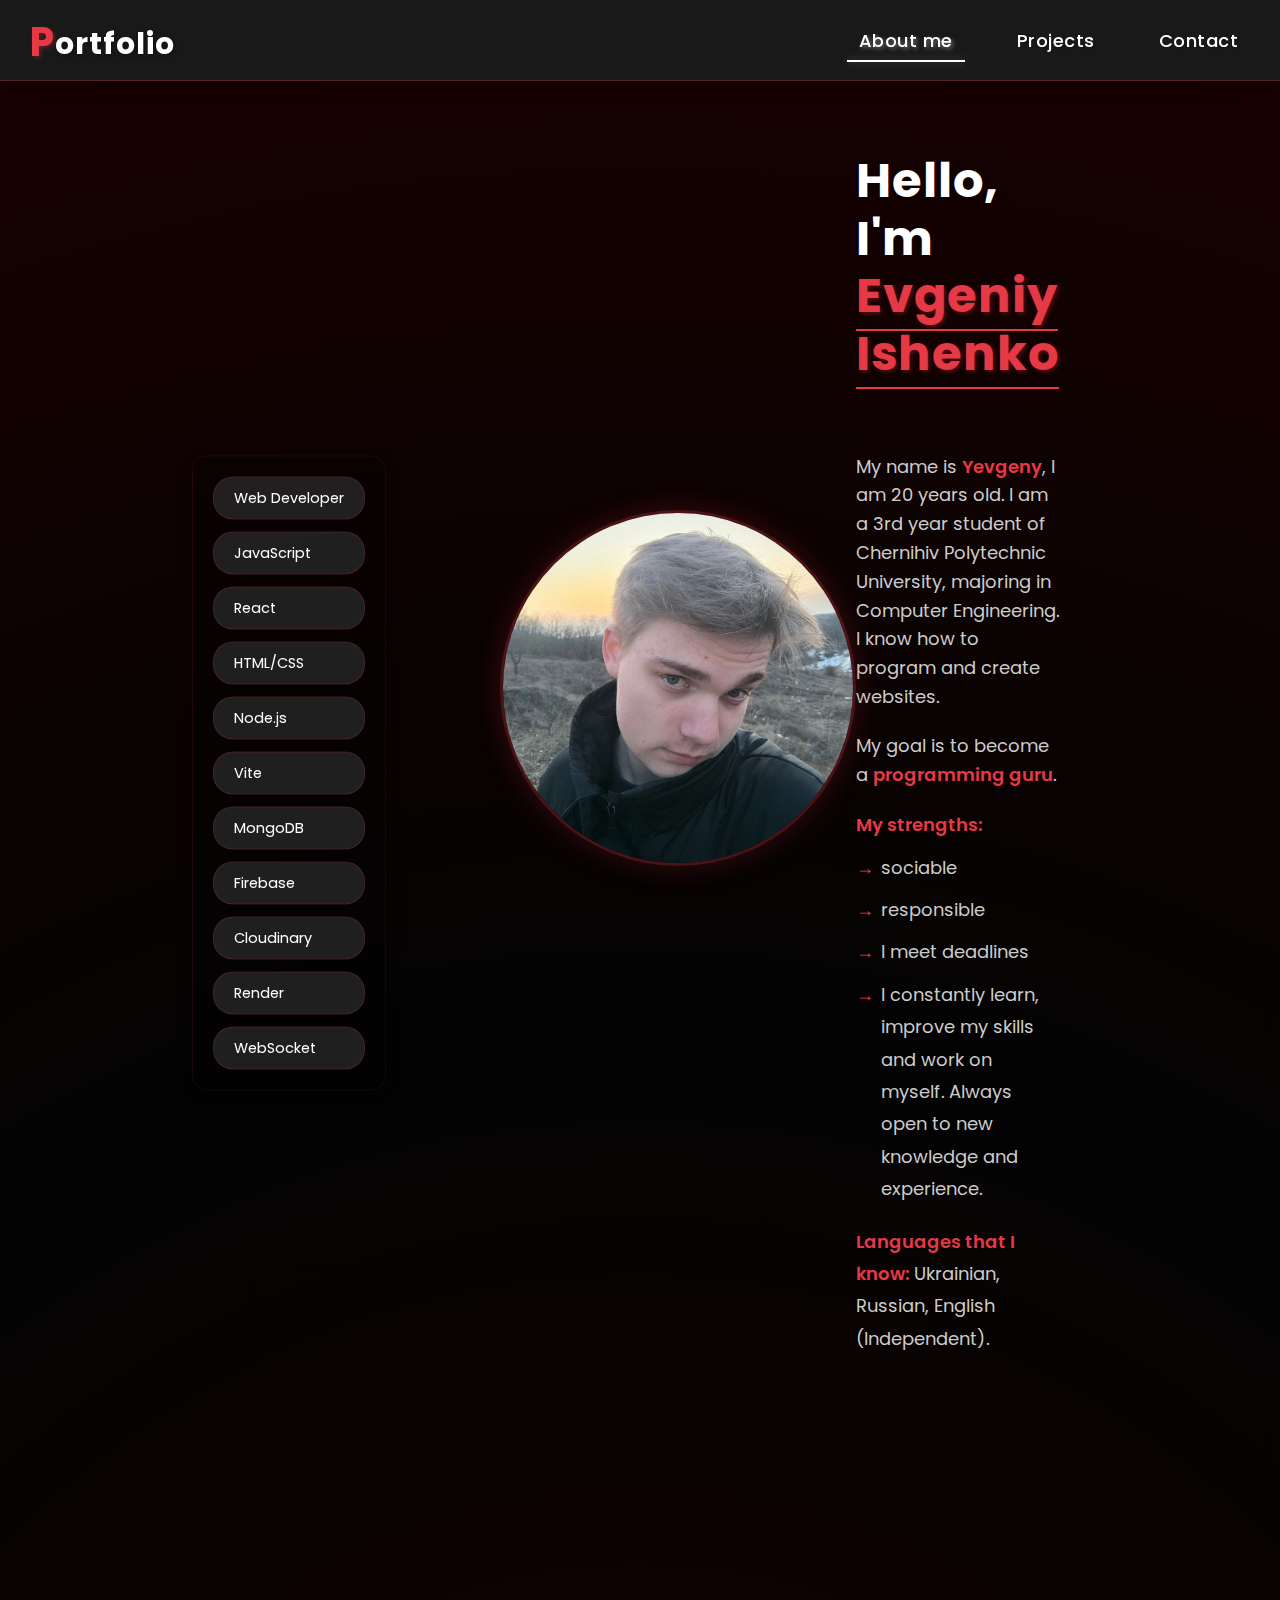
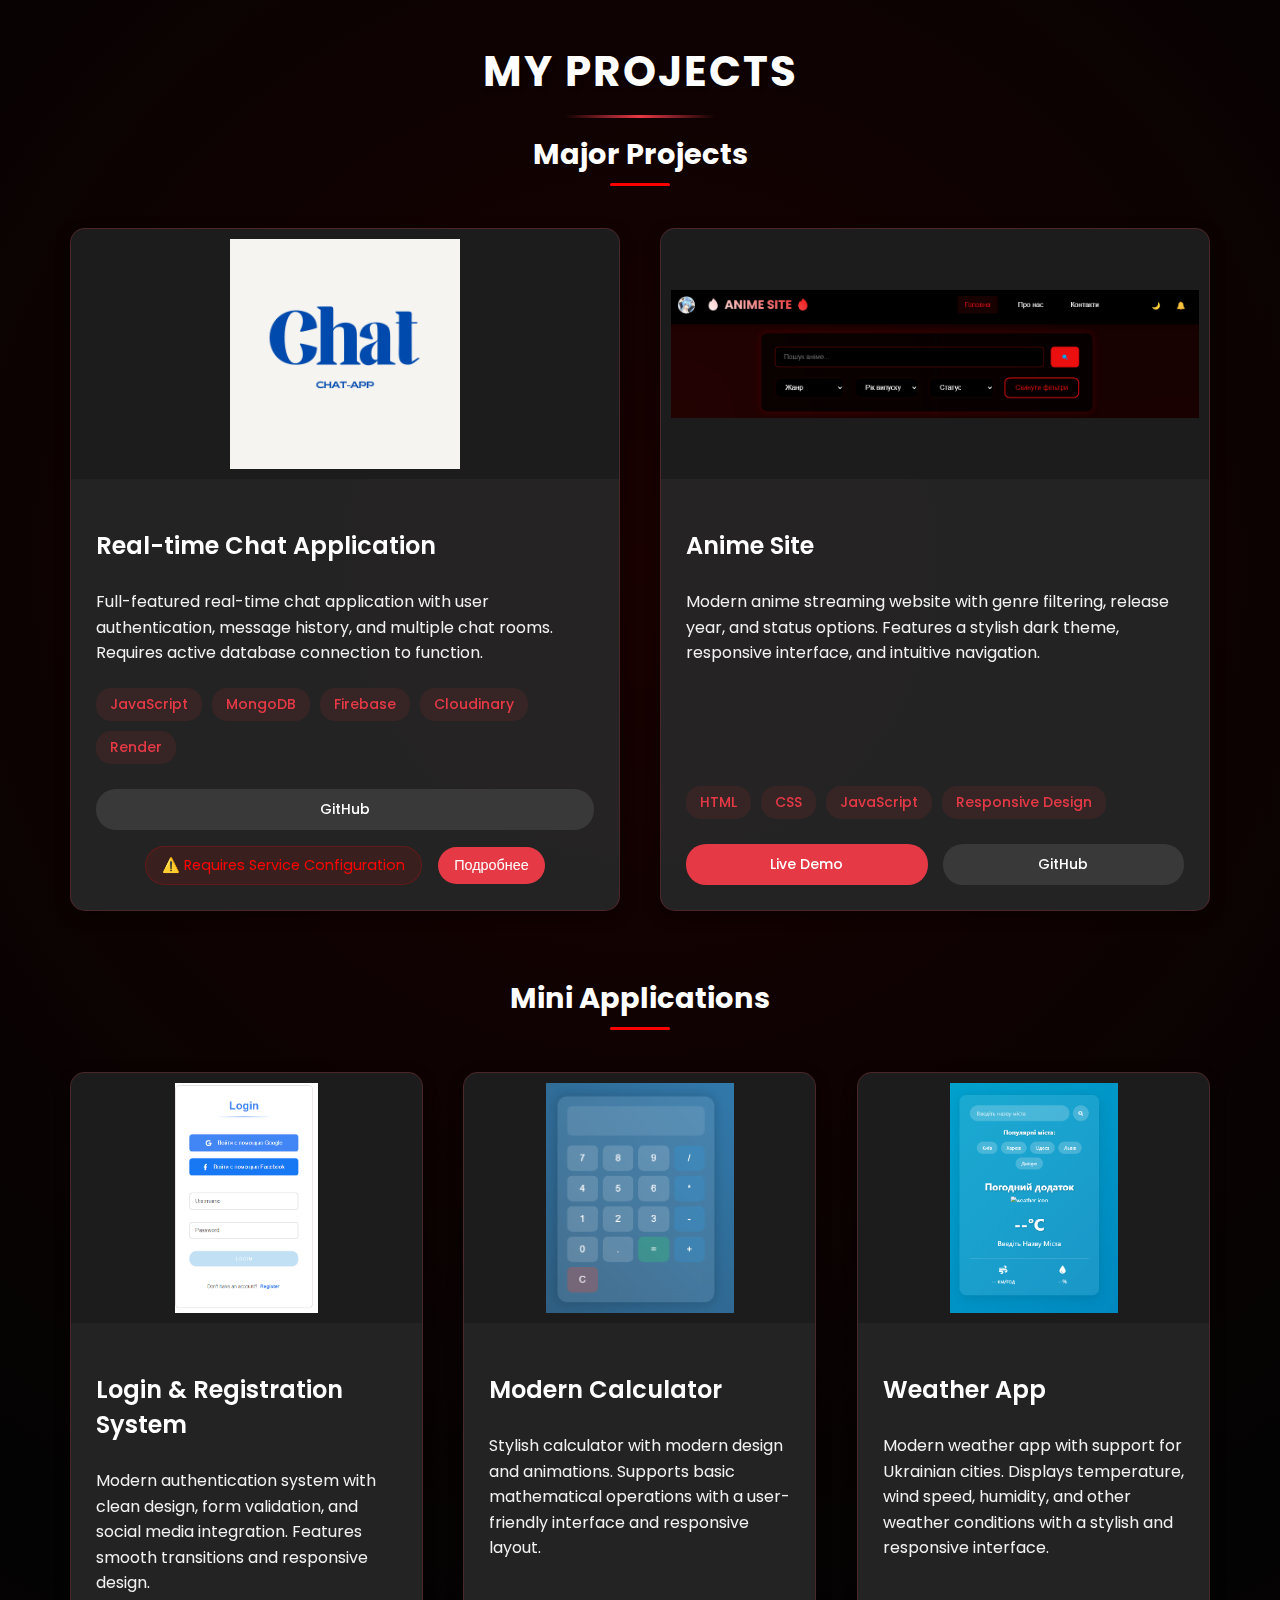
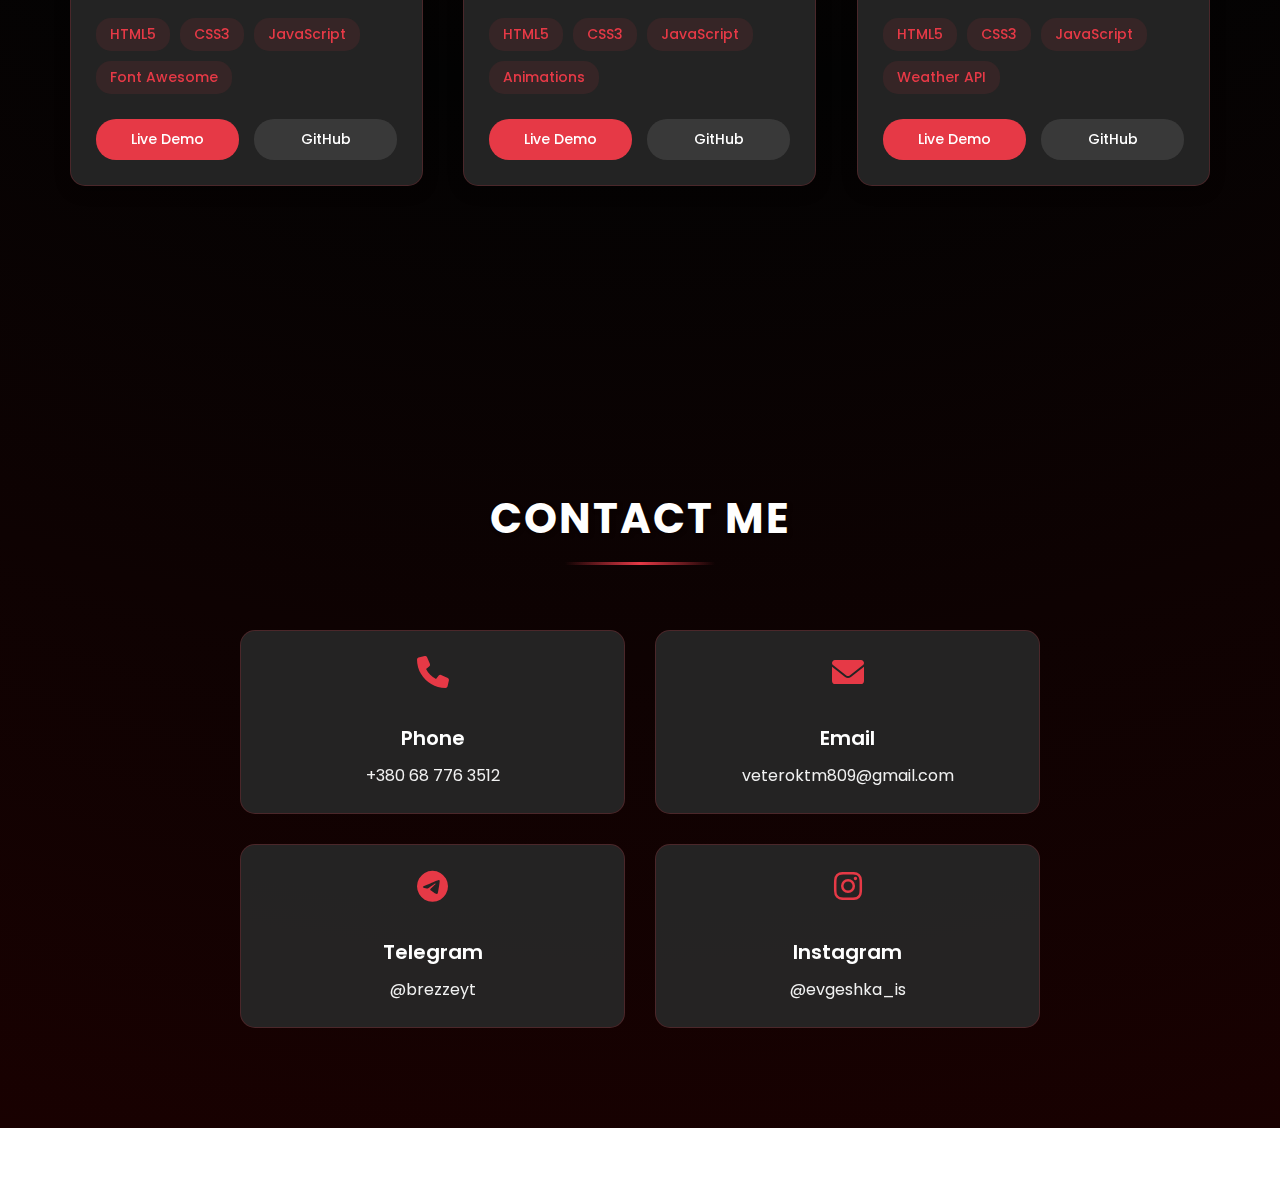
==== commit 5fbb10be: "Update skills section: Improve positioning and styling" ====
--- a/index.html
+++ b/index.html
@@ -35,7 +35,6 @@
             <div class="skill-item">React</div>
             <div class="skill-item">HTML/CSS</div>
             <div class="skill-item">Node.js</div>
-            <div class="skill-item">Vue.js</div>
             <div class="skill-item">Vite</div>
             <div class="skill-item">MongoDB</div>
             <div class="skill-item">Firebase</div>
--- a/style.css
+++ b/style.css
@@ -157,35 +157,41 @@
 
 .skills-container {
     position: absolute;
-    left: 0;
+    left: 15%;
     top: 50%;
     transform: translateY(-50%);
     display: flex;
     flex-direction: column;
-    gap: 15px;
+    gap: 12px;
     padding: 20px;
-    max-height: 80vh;
+    max-height: 85vh;
     overflow-y: auto;
     scrollbar-width: thin;
     scrollbar-color: #e63946 rgba(255, 255, 255, 0.1);
+    background: rgba(0, 0, 0, 0.3);
+    backdrop-filter: blur(5px);
+    border-radius: 15px;
+    border: 1px solid rgba(230, 57, 70, 0.1);
+    box-shadow: 0 4px 15px rgba(0, 0, 0, 0.2);
+    z-index: 10;
 }
 
 .skills-container::-webkit-scrollbar {
-    width: 6px;
+    width: 4px;
 }
 
 .skills-container::-webkit-scrollbar-track {
     background: rgba(255, 255, 255, 0.1);
-    border-radius: 3px;
+    border-radius: 2px;
 }
 
 .skills-container::-webkit-scrollbar-thumb {
     background-color: #e63946;
-    border-radius: 3px;
+    border-radius: 2px;
 }
 
 .skill-item {
-    background: rgba(39, 39, 39, 0.9);
+    background: rgba(39, 39, 39, 0.8);
     padding: 10px 20px;
     border-radius: 20px;
     color: #ffffff;
@@ -193,12 +199,32 @@
     border: 1px solid rgba(230, 57, 70, 0.2);
     transition: all 0.3s ease;
     white-space: nowrap;
+    text-align: left;
+    position: relative;
+    overflow: hidden;
+}
+
+.skill-item::before {
+    content: '';
+    position: absolute;
+    left: 0;
+    top: 0;
+    width: 3px;
+    height: 100%;
+    background: #e63946;
+    transform: scaleY(0);
+    transition: transform 0.3s ease;
 }
 
 .skill-item:hover {
-    transform: translateX(10px);
+    transform: translateX(5px);
     background: rgba(230, 57, 70, 0.1);
     border-color: #e63946;
+    padding-left: 25px;
+}
+
+.skill-item:hover::before {
+    transform: scaleY(1);
 }
 
 .main {
@@ -303,28 +329,52 @@
     transform: scale(1.02);
 }
 
+@media (max-width: 1200px) {
+    .skills-container {
+        left: 10%;
+    }
+}
+
+@media (max-width: 992px) {
+    .skills-container {
+        left: 5%;
+    }
+}
+
 @media (max-width: 768px) {
     .skills-container {
         position: relative;
+        left: 0;
         flex-direction: row;
         flex-wrap: wrap;
         justify-content: center;
-        padding: 10px;
+        padding: 15px;
         gap: 10px;
         transform: none;
         top: 0;
         max-height: none;
         overflow-y: visible;
-        margin-bottom: 20px;
+        margin: 20px auto;
+        width: 90%;
+        background: none;
+        backdrop-filter: none;
+        border: none;
+        box-shadow: none;
     }
 
     .skill-item {
         font-size: 0.8rem;
         padding: 8px 15px;
+        text-align: center;
     }
 
     .skill-item:hover {
         transform: translateY(-3px);
+        padding-left: 15px;
+    }
+
+    .skill-item::before {
+        display: none;
     }
 }
 
